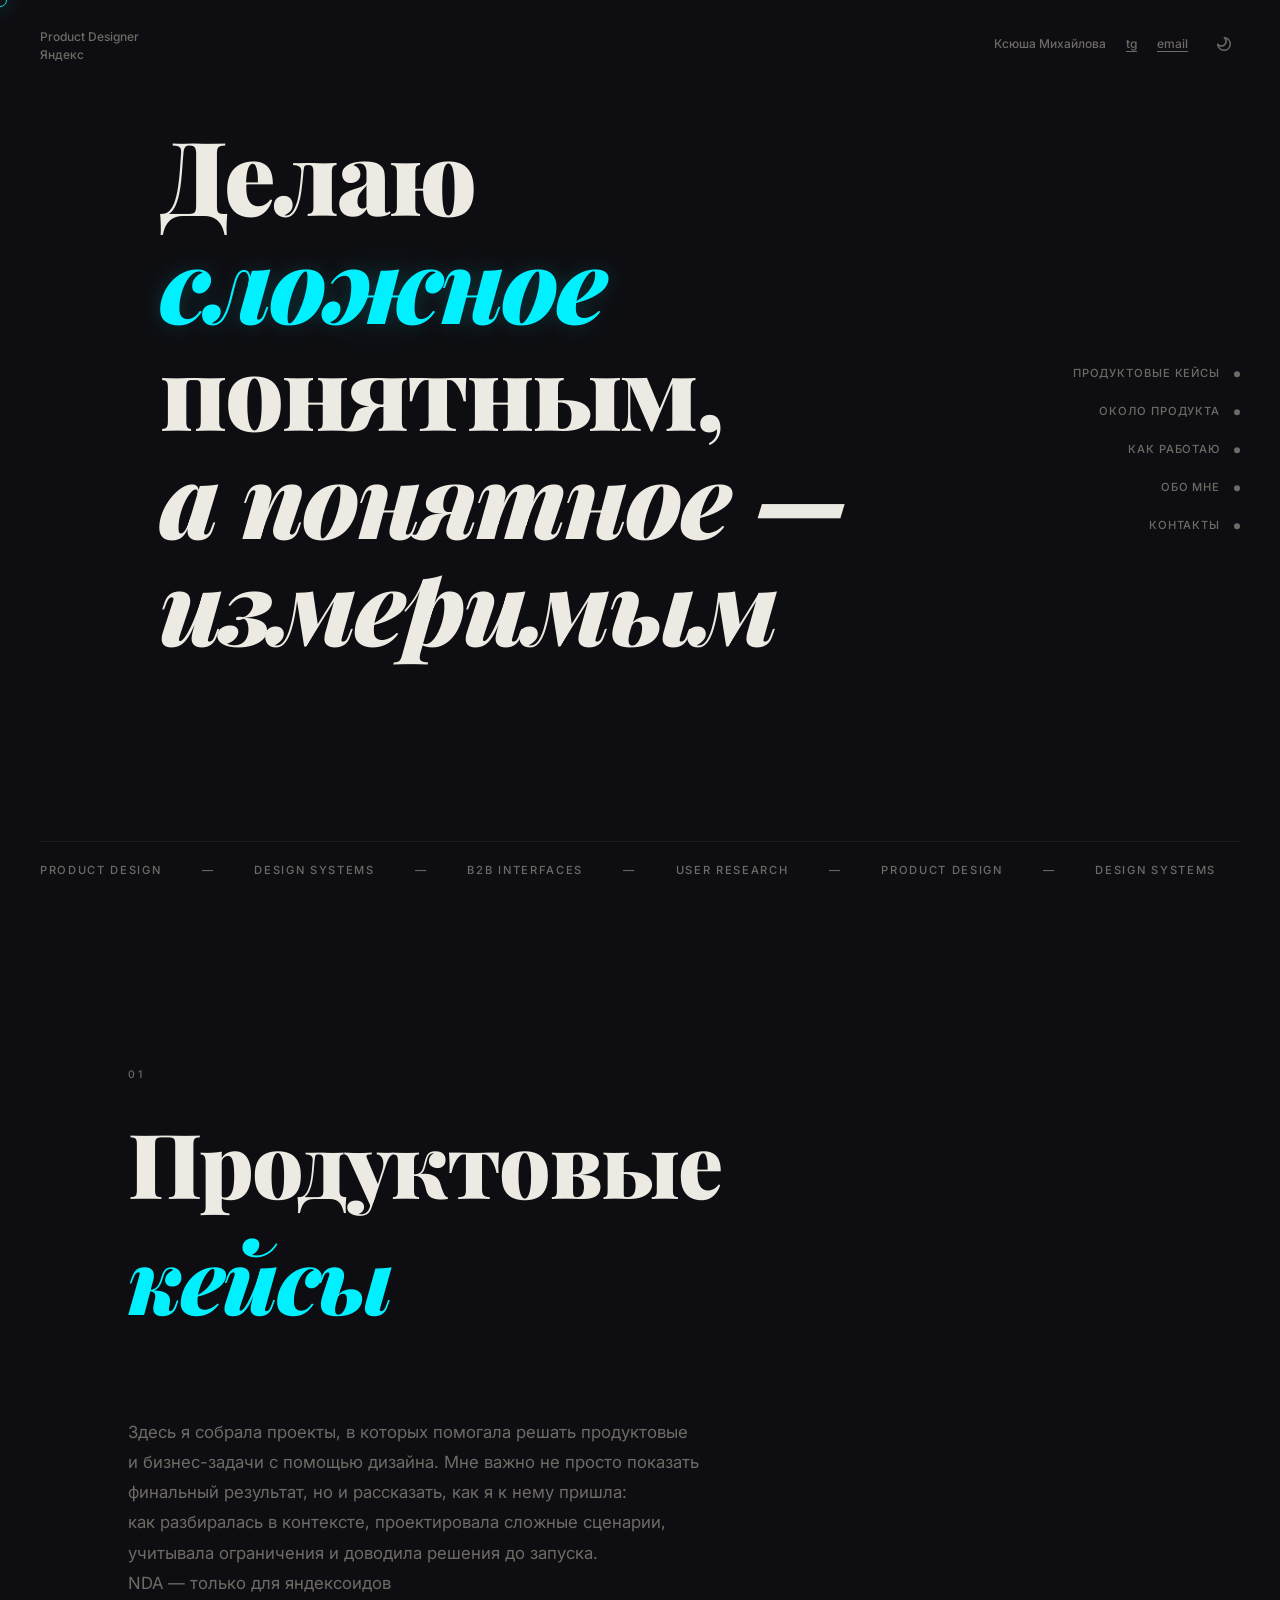
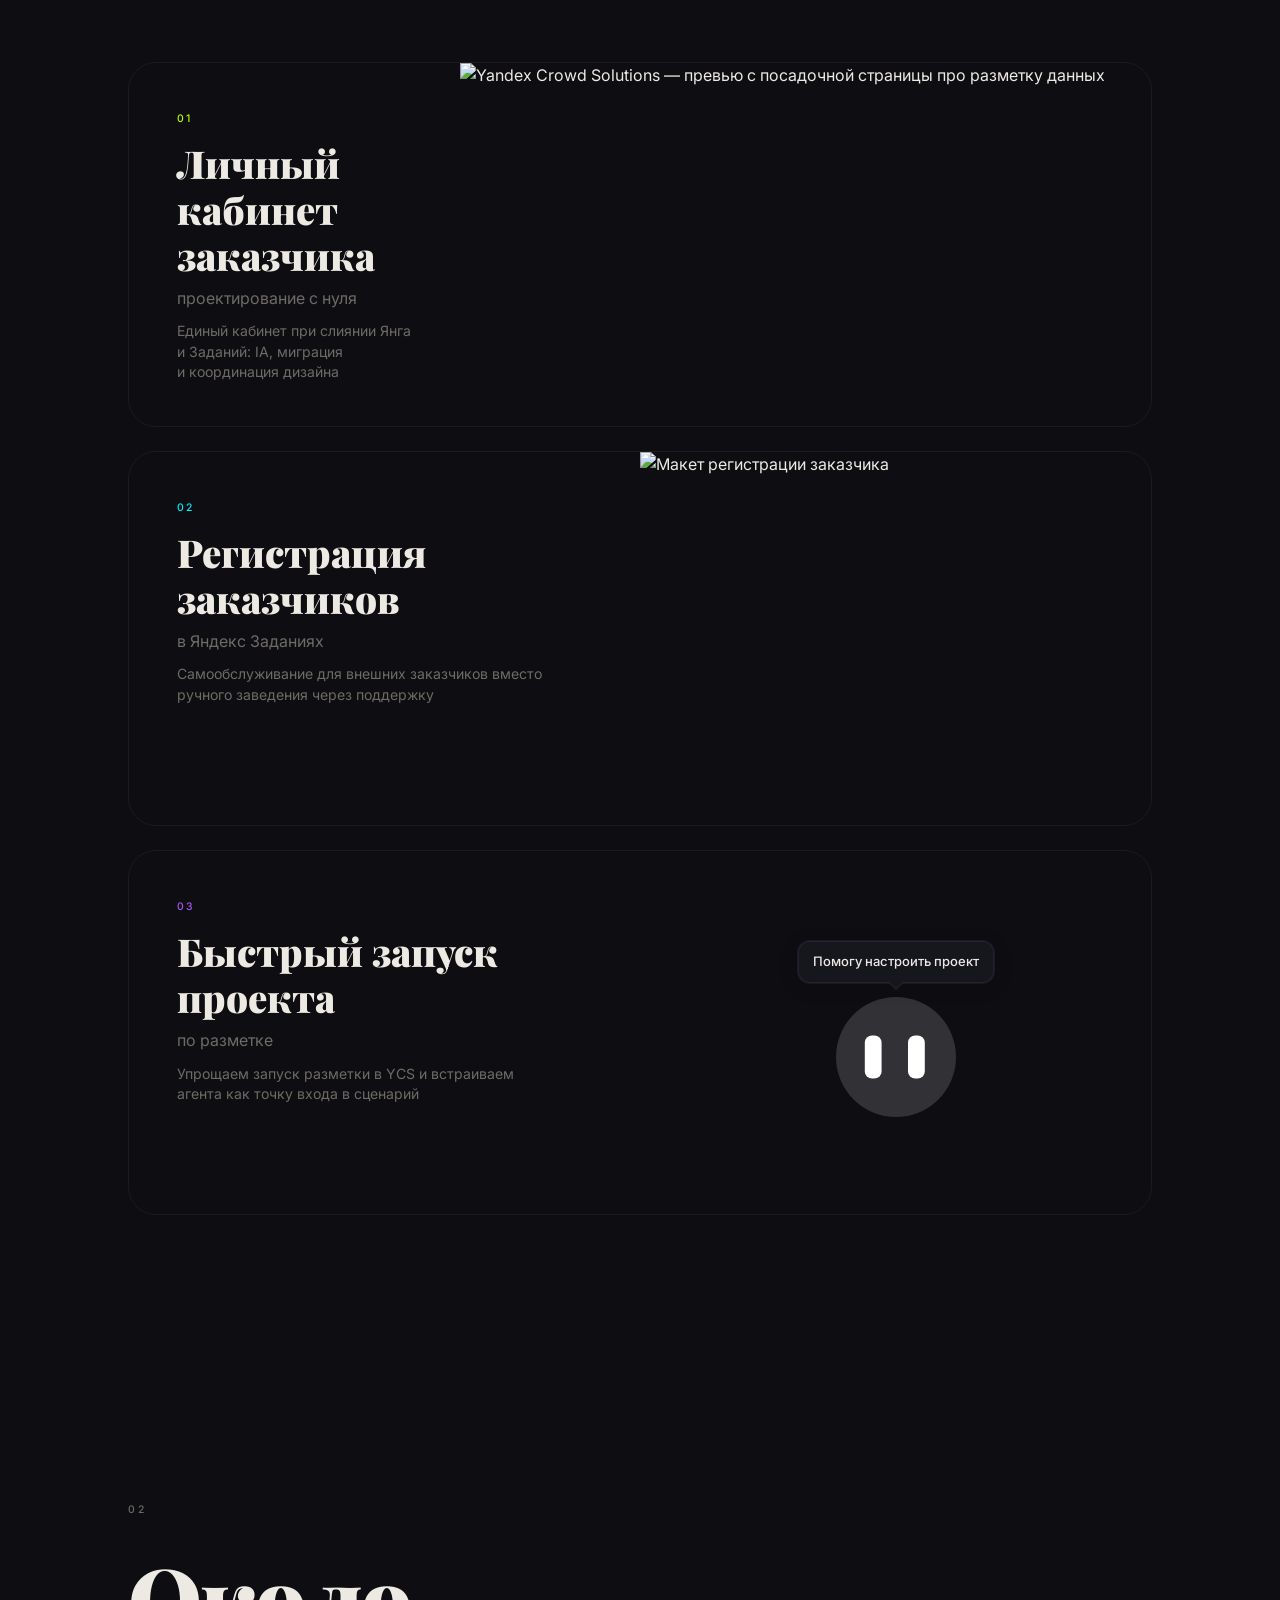
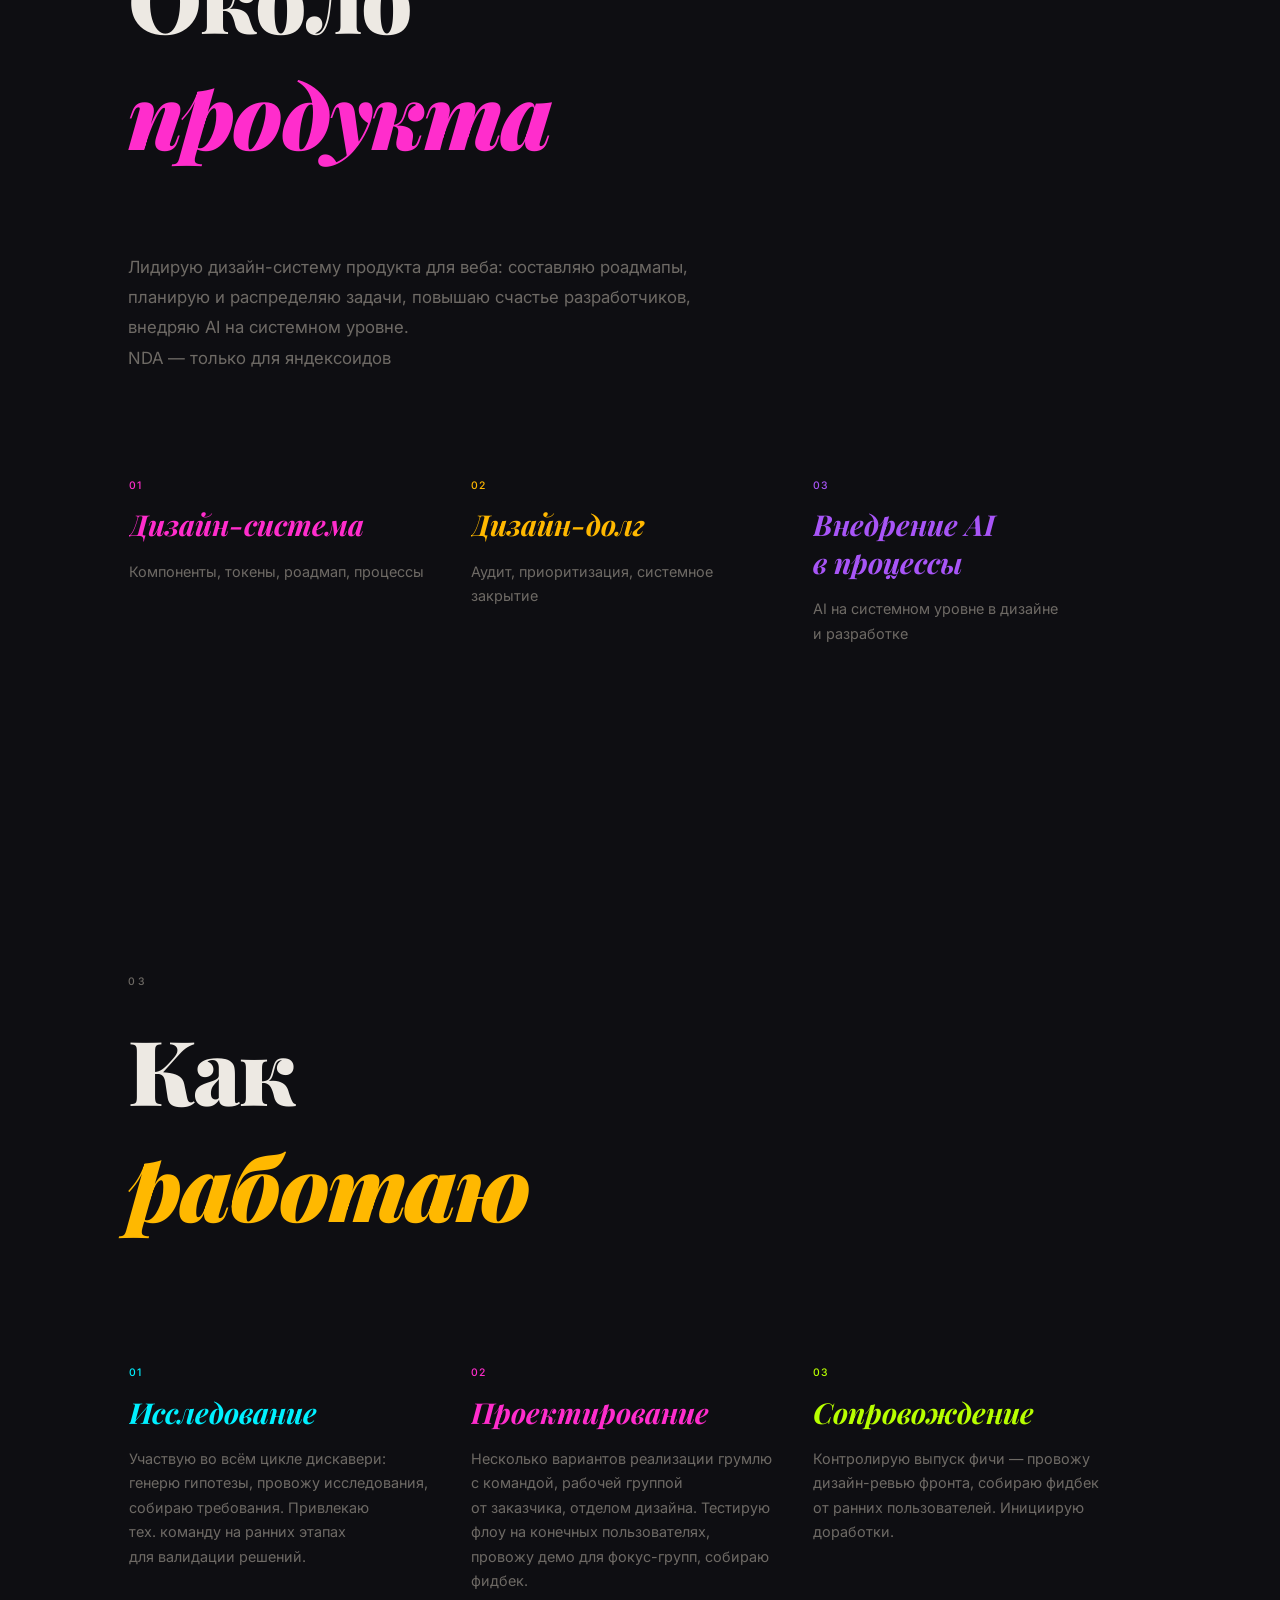
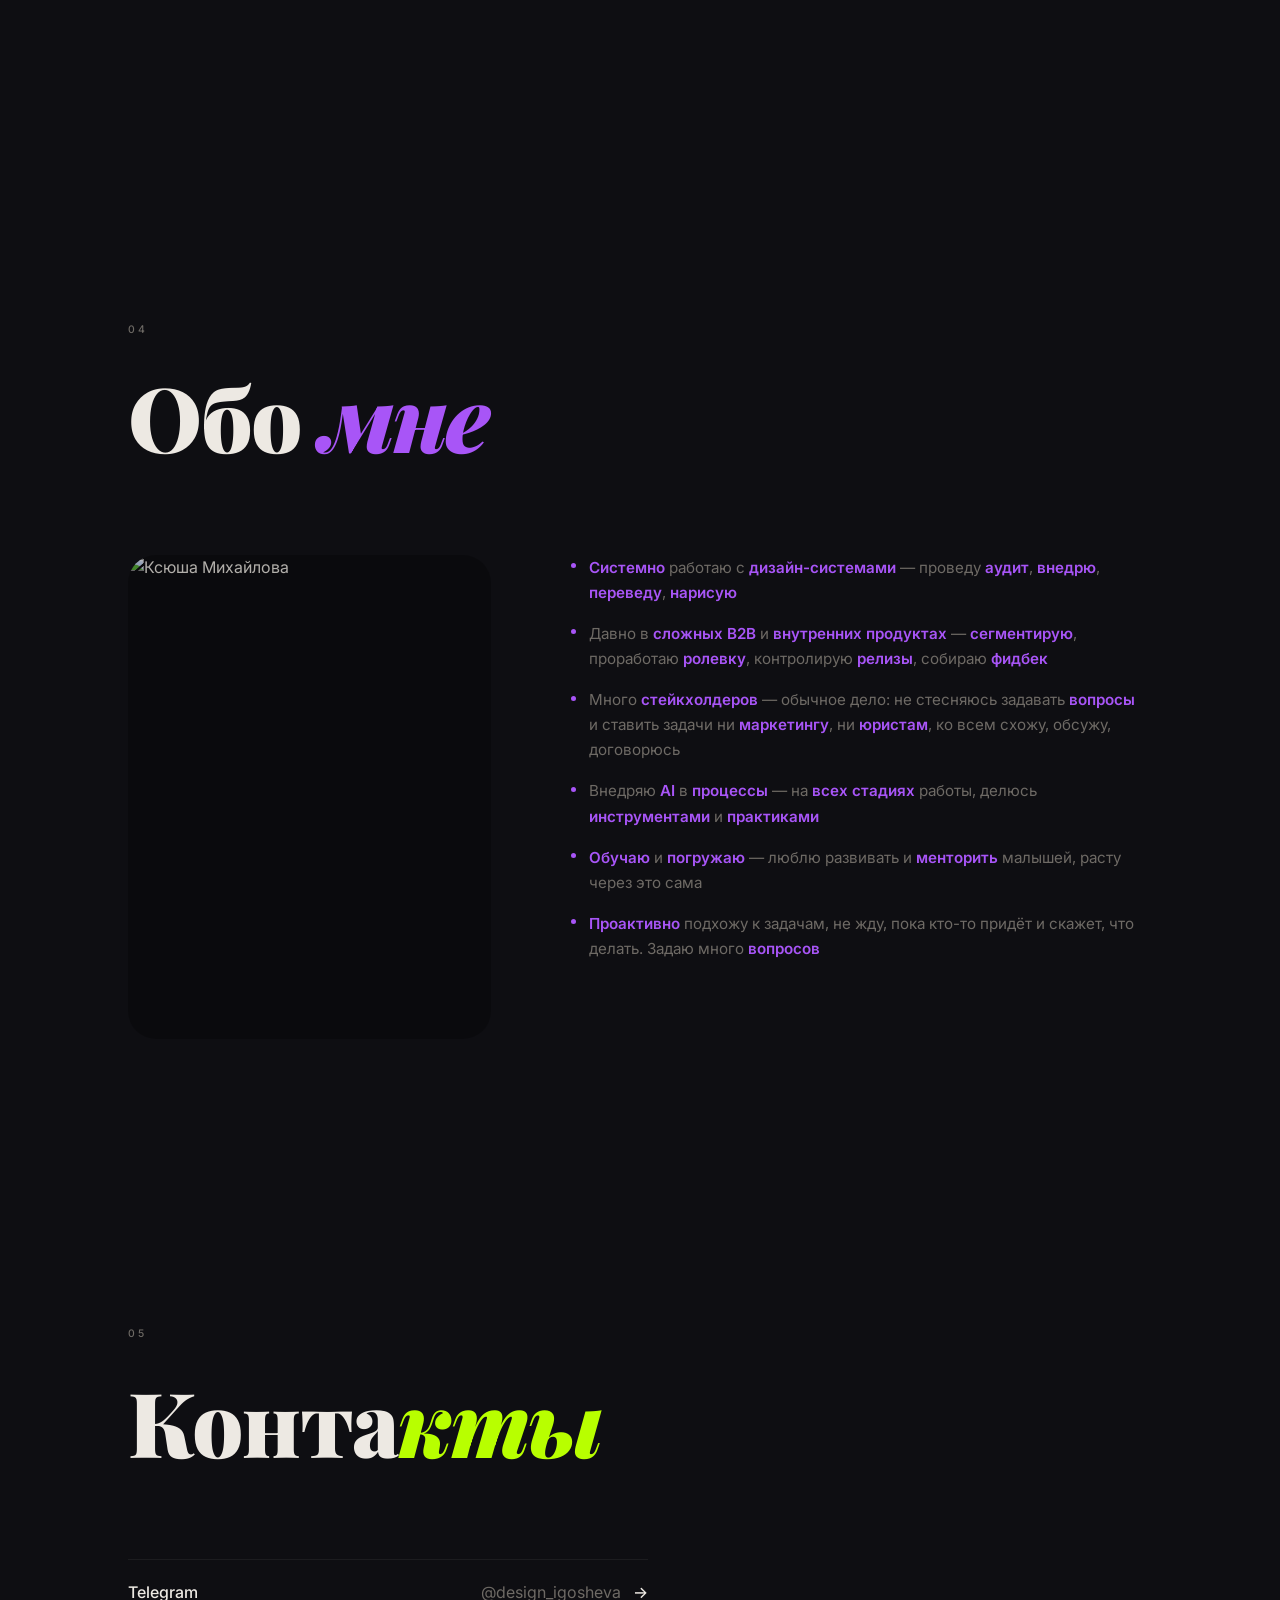
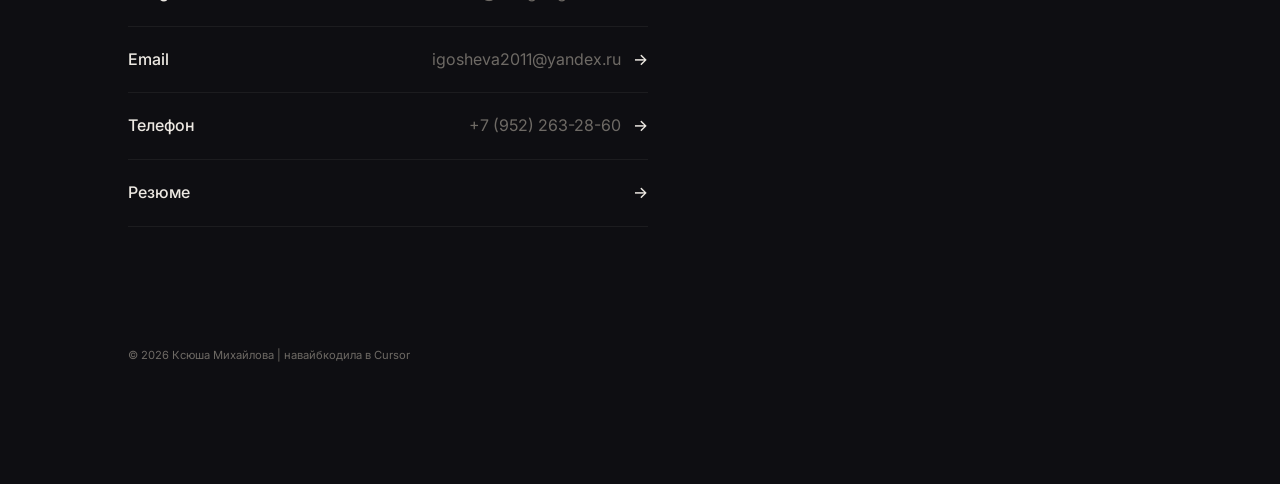
==== case-dashboard.html @ 225c916d "content" ====
<!DOCTYPE html>
<html lang="ru">
<head>
  <meta charset="UTF-8">
  <meta name="viewport" content="width=device-width, initial-scale=1.0">
  <script>
    (function () {
      try {
        if (localStorage.getItem('portfolio-nda-unlock') !== '1') {
          location.replace('index.html?view=portfolio');
        }
      } catch (e) {}
    })();
  </script>
  <title>Личный кабинет заказчика — Ксюша Михайлова</title>
  <link rel="stylesheet" href="style.css">
  <link rel="preconnect" href="https://fonts.googleapis.com">
  <link rel="preconnect" href="https://fonts.gstatic.com" crossorigin>
  <link href="https://fonts.googleapis.com/css2?family=Inter:wght@400;500&family=Playfair+Display:ital,wght@0,900;1,700;1,900&display=swap" rel="stylesheet">
</head>
<body>

  <div class="cursor" aria-hidden="true"></div>

  <div class="frame-tr">
    <span class="frame-tr__name">Ксюша Михайлова</span>
    <a href="https://t.me/" class="frame-tr__link">tg</a>
    <a href="mailto:hello@example.com" class="frame-tr__link">email</a>
    <button class="theme-toggle" aria-label="Сменить тему">
      <svg class="theme-toggle__icon theme-toggle__moon" xmlns="http://www.w3.org/2000/svg" width="16" height="16" fill="none" viewBox="0 0 16 16"><path fill="currentColor" fill-rule="evenodd" d="M8 13.5a5.5 5.5 0 0 0 2.263-10.514 5.5 5.5 0 0 1-7.278 7.278A5.5 5.5 0 0 0 8 13.5M1.045 8.795a7.001 7.001 0 1 0 7.75-7.75l-.028-.003A7 7 0 0 0 8 1c-.527 0-.59.842-.185 1.18a4 4 0 0 1 .342.322A4 4 0 1 1 2.18 7.814C1.842 7.41 1 7.474 1 8a7 7 0 0 0 .045.794" clip-rule="evenodd"/></svg>
      <svg class="theme-toggle__icon theme-toggle__sun" xmlns="http://www.w3.org/2000/svg" width="16" height="16" fill="none" viewBox="0 0 16 16"><path fill="currentColor" fill-rule="evenodd" d="M8 3a.75.75 0 0 1-.75-.75V.75a.75.75 0 0 1 1.5 0v1.5A.75.75 0 0 1 8 3m0 7.5a2.5 2.5 0 1 0 0-5 2.5 2.5 0 0 0 0 5M8 12a4 4 0 1 0 0-8 4 4 0 0 0 0 8m-.75 3.25a.75.75 0 0 0 1.5 0v-1.5a.75.75 0 0 0-1.5 0zM13 8a.75.75 0 0 1 .75-.75h1.5a.75.75 0 0 1 0 1.5h-1.5A.75.75 0 0 1 13 8M.75 7.25a.75.75 0 0 0 0 1.5h1.5a.75.75 0 0 0 0-1.5zm10.786-2.786a.75.75 0 0 1 0-1.06l1.06-1.06a.75.75 0 0 1 1.06 1.06l-1.06 1.06a.75.75 0 0 1-1.06 0m-9.193 8.132a.75.75 0 0 0 1.06 1.06l1.062-1.06a.75.75 0 0 0-1.061-1.06zm9.193-1.06a.75.75 0 0 1 1.06 0l1.06 1.06a.75.75 0 0 1-1.06 1.06l-1.06-1.06a.75.75 0 0 1 0-1.06M3.404 2.343a.75.75 0 0 0-1.06 1.06l1.06 1.061a.75.75 0 1 0 1.06-1.06z" clip-rule="evenodd"/></svg>
    </button>
  </div>

  <article class="case-page">

    <a href="index.html?view=portfolio" class="case-page__back">&larr; Назад к&nbsp;портфолио</a>

    <header class="case-page__hero">
      <span class="label" data-accent="lime">Кейс 01</span>
      <h1 class="case-page__title">Личный кабинет<br><em data-accent="lime">заказчика</em></h1>
      <p class="case-page__lead">Как&nbsp;мы&nbsp;шли к&nbsp;единому кабинету при объединении Янга и&nbsp;Заданий и&nbsp;куда пришли</p>
    </header>

    <div class="case-page__summary" data-accent="lime">
      <span class="case-page__summary-label">Коротко о&nbsp;кейсе</span>
      <p>
        Янг и&nbsp;Задания исторически жили как два продукта с&nbsp;разной юридикой, но&nbsp;с&nbsp;общей кодовой базой&nbsp;— команда шла к&nbsp;единому личному кабинету и&nbsp;копированию проектов между платформами.
      </p>
      <p>
        <strong>Моя роль&nbsp;— дизайнер продукта:</strong> концепция и&nbsp;информационная архитектура, согласование с&nbsp;несколькими продактами, затем координация витимов, дизайн-ревью и&nbsp;шаблоны компонентов.
      </p>
      <p>
        Хронология 2024–2026, миграция пользователей; после релиза&nbsp;— аудит и&nbsp;закрытие дизайн-долга.
      </p>
    </div>

    <figure class="case-page__figure">
      <img
        class="case-page__hero-img"
        src="портфолио/crowdsolutions-labeling-hero.png"
        width="1200"
        height="630"
        alt="Yandex Crowd Solutions — визуал с посадочной страницы про разметку данных"
        loading="eager"
        decoding="async"
      >
      <figcaption class="case-page__caption">
        Визуал с&nbsp;<a href="https://crowdsolutions.yandex.ru/labeling" target="_blank" rel="noopener noreferrer">страницы Yandex Crowd Solutions</a> (раздел про разметку)
      </figcaption>
    </figure>

    <h2>Зачем в&nbsp;кейсе личный кабинет</h2>
    <p>
      Личный кабинет&nbsp;— это упрощение флоу: одна точка входа в&nbsp;разметку заданий, общий список проектов, возможность быстро и&nbsp;просто копировать сущности между платформами.
    </p>

    <h2>Что было до</h2>

    <h3>Два продукта и&nbsp;одна кодовая база</h3>
    <p>
      Раньше было два продукта: Яндекс Задания и&nbsp;Янг. Внутри они ничем не&nbsp;отличались друг от&nbsp;друга, у&nbsp;них была одинаковая кодовая база, мы&nbsp;поддерживали одинаковые фичи для обоих продуктов. С&nbsp;точки зрения дизайна и&nbsp;кода это практически одинаковые продукты.
    </p>

    <h3>Юридика и&nbsp;типы исполнителей</h3>
    <p>
      Главное отличие&nbsp;— в&nbsp;юридической стороне вопроса: в&nbsp;Янге работают нанятые исполнители. Это исполнители на&nbsp;ГПХ, эксперты, заключившие с&nbsp;контрактором договор о&nbsp;неразглашении. Им&nbsp;мы&nbsp;доверяем сложную экспертную разметку, NDA-данные, чувствительный контент.
    </p>
    <p>
      В&nbsp;Яндекс Заданиях работают самозанятые исполнители. Они не&nbsp;подписывали (за&nbsp;некоторым исключением) никаких договоров, размечают простые задания.
    </p>
    <p>
      В&nbsp;Янге исполнителей меньше, каждый из&nbsp;них стоит дороже. В&nbsp;Заданиях много исполнителей, а&nbsp;стоимость ниже.
    </p>

    <h3>Перенос проектов между платформами</h3>
    <p>
      В&nbsp;теории, чтобы экономить деньги на&nbsp;разметке, можно перекидывать проекты попроще в&nbsp;Задания.
    </p>
    <p>
      Но&nbsp;так как это две независимые платформы, сделать это технически непросто&nbsp;— весь перенос только вручную, а&nbsp;у&nbsp;проектов много настроек.
    </p>
    <p>
      Поэтому на&nbsp;практике проекты чаще заводятся в&nbsp;Янге: это привычно и&nbsp;быстро, достаточно скопировать&nbsp;— и&nbsp;всё заведётся. Так устроено для людей, которым привычнее работать в&nbsp;одной платформе; заказчики в&nbsp;итоге теряют деньги на&nbsp;дорогой разметке там, где справились&nbsp;бы исполнители Заданий.
    </p>

    <h2>Идея объединения</h2>
    <p>
      Идея объединить платформы зрела давно.
    </p>

    <h3>Главный плюс объединения платформ</h3>
    <ul class="case-page__list">
      <li>Пользователь сможет копировать проекты между платформами (в&nbsp;целевом виде мы&nbsp;хотим отказаться от&nbsp;платформ и&nbsp;прийти к&nbsp;другой терминологии, но&nbsp;пока не&nbsp;позволяет легаси).</li>
    </ul>

    <h3>Попутно решаем и&nbsp;другие задачи</h3>
    <ul class="case-page__list">
      <li>ускорение запуска разметки;</li>
      <li>утилизация исполнителей за&nbsp;счёт шаринга между подразделениями;</li>
      <li>внедрение метрик прямо в&nbsp;продукт (сейчас ходят в&nbsp;DataLens);</li>
      <li>снижение затрат на&nbsp;поддержку;</li>
      <li>уменьшение техдолга и&nbsp;bus factor;</li>
      <li>внедрение ИИ и&nbsp;автоматизаций.</li>
    </ul>

    <h2>Моя роль</h2>
    <p>
      Я&nbsp;участвовала в&nbsp;самых ранних стратсессиях и&nbsp;брейнштормах, рисовала концепции, информационную архитектуру, планы миграции.
    </p>
    <p>
      С&nbsp;концепцией разной стадии зрелости мы&nbsp;с&nbsp;продактом ходили к&nbsp;конечным пользователям, кураторам, архитекторам, рабочей группе экспертов. В&nbsp;конце концов сформировали видение, утвердили стратегию и&nbsp;выбрали критичные флоу, которые переносим в&nbsp;первую очередь.
    </p>
    <p>
      Это были: запуск проекта, пула, обучение исполнителей, отрисовка создания инструкции и&nbsp;шаблона интерфейса для исполнителей.
    </p>
    <p>
      На&nbsp;этом этапе в&nbsp;проекте было уже 4&nbsp;продакта, каждый приходил ко&nbsp;мне с&nbsp;задачами, иногда противоречивыми. Моей главной задачей стало удержать целостность концепции под шквальным огнём из&nbsp;запросов, рисовать кучу макетов очень быстро и&nbsp;не&nbsp;просыпать по&nbsp;пути никакие идеи и&nbsp;состояния. Это был прям челлендж. Я&nbsp;инициировала встречи для поддержания контекста (мы&nbsp;проводим их до&nbsp;сих пор), постоянно отсылала к&nbsp;информационной архитектуре, наглядно на&nbsp;схемах и&nbsp;макетах показывала, почему два решения не&nbsp;могут существовать одновременно.
    </p>
    <p>
      Но&nbsp;мы&nbsp;смогли проработать много нюансов, продакты защитили концепцию, и&nbsp;в&nbsp;новое полугодие пошли уже не&nbsp;одной командой, а&nbsp;тремя витимами, в&nbsp;каждом из&nbsp;которых был дизайнер.
    </p>
    <p>
      С&nbsp;этого времени моей задачей стало не&nbsp;только самой рисовать и&nbsp;не&nbsp;просыпать, но&nbsp;и&nbsp;координировать ребят, погружать их в&nbsp;особенности и&nbsp;нюансы. Я&nbsp;проводила много дизайн-ревью, следила за&nbsp;консистентностью, вникала во&nbsp;все процессы всех команд, создала шаблоны для большинства компонентов.
    </p>

    <h3>Хронология</h3>
    <ul class="case-page__list">
      <li>2024, Q3–Q4&nbsp;— начало работы над концепцией;</li>
      <li>2025&nbsp;— разделение команды продукта на&nbsp;витимы, детальная проработка, начало миграции;</li>
      <li>2026&nbsp;— внедряем новые фичи в&nbsp;ЛК; Янг и&nbsp;Задания остаются только на&nbsp;поддержке (не&nbsp;разрабатываем новое для них).</li>
    </ul>

    <h3>Цифры</h3>
    <ul class="case-page__list">
      <li>35 исследовательских сессий самостоятельно или в&nbsp;паре с&nbsp;продактом на&nbsp;этапе формирования концепции;</li>
      <li>5 основных и&nbsp;больше 20 дополнительных флоу проработали для миграции;</li>
      <li>10 изменений претерпела концепция, а&nbsp;потом я&nbsp;перестала считать. «Я всё перепридумала»&nbsp;— была моей фразой полугодия, у&nbsp;нас даже есть что-то вроде командного мема на&nbsp;эту тему (мы&nbsp;смеёмся над ним, скрывая боль).</li>
    </ul>

    <p>
      Работа над личным кабинетом ещё идёт и&nbsp;будет продолжаться ещё долго. Сейчас мы&nbsp;мигрировали первых пользователей, собираем фидбек.
    </p>
    <p>
      Техкоманда очень торопилась выпустить релиз, поэтому мы&nbsp;договорились, что не&nbsp;будем сильно придираться к&nbsp;визуалу, не&nbsp;будем требовать пиксель-перфект. Это было ошибкой и&nbsp;породило кучу дизайн-долга. В&nbsp;начале 2026 года я&nbsp;провела полный аудит продукта и&nbsp;выявила порядка 50&nbsp;моментов, которые требовали изменений; завела на&nbsp;это тикет с&nbsp;дизайн-долгом и&nbsp;продвигаю, чтобы его разбирали. Получилось закрыть уже больше половины.
    </p>
    <p>
      Так как я&nbsp;стояла у&nbsp;самых истоков работы над ЛК, я&nbsp;воспринимаю его как своё детище. Мы&nbsp;вместе росли и&nbsp;менялись, прошли несколько стадий зрелости.
    </p>

    <div class="case-page__resources" data-accent="lime">
      <span class="case-page__resources-label">Макеты</span>
      <ul class="case-page__resources-list">
        <li>
          <a href="https://www.figma.com/design/cXRtzdyAUfiA9mCcCEPv8t/%D0%9F%D1%80%D0%BE%D0%B5%D0%BA%D1%82%D1%8B-%D0%B8-%D0%BF%D1%83%D0%BB%D1%8B?node-id=16206-245464&amp;t=BXLyjK4xxWo1tTR3-1" target="_blank" rel="noopener noreferrer">Figma&nbsp;— «Проекты и пулы»</a>
        </li>
        <li>
          <a href="https://www.figma.com/design/phLlXdm2O67LhIXoFTuSxG/%D0%A6%D0%B5%D0%BD%D1%82%D1%80-%D1%83%D0%BF%D1%80%D0%B0%D0%B2%D0%BB%D0%B5%D0%BD%D0%B8%D1%8F?node-id=647-94758&amp;t=V12UuydJeAE0zmRX-1" target="_blank" rel="noopener noreferrer">Figma&nbsp;— «Центр управления»</a>
        </li>
      </ul>
    </div>

    <a href="index.html?view=portfolio" class="case-page__back case-page__back--bottom">&larr; Назад к&nbsp;портфолио</a>

  </article>

  <script src="script.js"></script>
</body>
</html>
---- style.css ----
/* ========================================
   Ксюша Михайлова — Portfolio v5
   Unified cards, data-accent, clean
   ======================================== */

:root {
  --bg: #0e0e12;
  --surface: #16161d;
  --text: #ede9e3;
  --muted: #6e6a65;
  --border: rgba(255, 255, 255, 0.06);
  --border-hover: rgba(255, 255, 255, 0.15);

  --neon-cyan: #00f0ff;
  --neon-magenta: #ff2dcc;
  --neon-lime: #b8ff00;
  --neon-amber: #ffb800;
  --neon-violet: #a855f7;

  --glow-cyan: 0 0 20px rgba(0, 240, 255, 0.3), 0 0 60px rgba(0, 240, 255, 0.1);
  --glow-magenta: 0 0 20px rgba(255, 45, 204, 0.3), 0 0 60px rgba(255, 45, 204, 0.1);
  --glow-lime: 0 0 20px rgba(184, 255, 0, 0.3), 0 0 60px rgba(184, 255, 0, 0.1);
  --glow-amber: 0 0 20px rgba(255, 184, 0, 0.3), 0 0 60px rgba(255, 184, 0, 0.1);
  --glow-violet: 0 0 20px rgba(168, 85, 247, 0.3), 0 0 60px rgba(168, 85, 247, 0.1);

  --serif: 'Playfair Display', 'Georgia', serif;
  --sans: 'Inter', -apple-system, sans-serif;
}

/* ---- Light theme ---- */
[data-theme="light"] {
  --bg: #f5f2ed;
  --surface: #eae6e0;
  --text: #1a1a1f;
  --muted: #7a766f;
  --border: rgba(0, 0, 0, 0.08);
  --border-hover: rgba(0, 0, 0, 0.15);

  --neon-cyan: #00b4cc;
  --neon-magenta: #e0009b;
  --neon-lime: #5ba800;
  --neon-amber: #d49000;
  --neon-violet: #7c3aed;

  --glow-cyan: 0 0 20px rgba(0, 180, 204, 0.35), 0 0 50px rgba(0, 180, 204, 0.12);
  --glow-magenta: 0 0 20px rgba(224, 0, 155, 0.35), 0 0 50px rgba(224, 0, 155, 0.12);
  --glow-lime: 0 0 20px rgba(91, 168, 0, 0.35), 0 0 50px rgba(91, 168, 0, 0.12);
  --glow-amber: 0 0 20px rgba(212, 144, 0, 0.35), 0 0 50px rgba(212, 144, 0, 0.12);
  --glow-violet: 0 0 20px rgba(124, 58, 237, 0.35), 0 0 50px rgba(124, 58, 237, 0.12);
}

/* ---- Accent mapping ---- */
[data-accent="cyan"]    { --accent: var(--neon-cyan);    --glow: var(--glow-cyan); }
[data-accent="magenta"] { --accent: var(--neon-magenta); --glow: var(--glow-magenta); }
[data-accent="lime"]    { --accent: var(--neon-lime);    --glow: var(--glow-lime); }
[data-accent="amber"]   { --accent: var(--neon-amber);   --glow: var(--glow-amber); }
[data-accent="violet"]  { --accent: var(--neon-violet);  --glow: var(--glow-violet); }

/* ========================================
   Reset & Base
   ======================================== */

*, *::before, *::after { margin: 0; padding: 0; box-sizing: border-box; }
::selection { background: var(--neon-magenta); color: var(--bg); }
html { scroll-behavior: smooth; }

body {
  font-family: var(--sans);
  background: var(--bg);
  color: var(--text);
  line-height: 1.6;
  overflow-x: hidden;
  cursor: none;
  transition: background 0.4s, color 0.4s;
}

a { color: inherit; text-decoration: none; cursor: none; }

/* ========================================
   Cursor
   ======================================== */

.cursor {
  position: fixed;
  top: 0;
  left: 0;
  width: 14px;
  height: 14px;
  border: 1.5px solid var(--neon-cyan);
  border-radius: 50%;
  pointer-events: none;
  z-index: 9999;
  mix-blend-mode: difference;
  transition: width 0.25s, height 0.25s, border-color 0.25s;
  box-shadow: var(--glow-cyan);
  will-change: transform;
}

.cursor--hover {
  width: 44px;
  height: 44px;
  border-color: var(--neon-magenta);
  box-shadow: var(--glow-magenta);
}

/* ========================================
   Screens
   ======================================== */

.screen {
  min-height: 100vh;
}

.screen[hidden] {
  display: none;
}

/* ---- Splash ---- */
.splash {
  display: flex;
  align-items: center;
  justify-content: center;
  padding: 40px;
}

.splash__content {
  text-align: center;
}

.splash__name {
  font-family: var(--serif);
  font-size: clamp(3rem, 7vw, 6rem);
  font-weight: 900;
  line-height: 1.2;
  margin-bottom: 12px;
  opacity: 0;
  animation: fadeUp 0.8s ease 0.1s forwards;
}

.splash__role {
  font-size: 1rem;
  font-weight: 500;
  color: var(--muted);
  letter-spacing: 0.1em;
  text-transform: uppercase;
  margin-bottom: 24px;
  opacity: 0;
  animation: fadeUp 0.8s ease 0.25s forwards;
}

.splash__desc {
  font-size: 1rem;
  color: var(--muted);
  line-height: 1.7;
  max-width: 420px;
  margin: 0 auto 40px;
  opacity: 0;
  animation: fadeUp 0.8s ease 0.3s forwards;
}

.splash__buttons {
  display: flex;
  gap: 16px;
  justify-content: center;
  flex-wrap: wrap;
  opacity: 0;
  animation: fadeUp 0.8s ease 0.45s forwards;
}

.splash__btn {
  font-family: var(--sans);
  font-size: 0.9rem;
  font-weight: 500;
  padding: 16px 36px;
  border: 1px solid var(--border-hover);
  border-radius: 100px;
  background: transparent;
  color: var(--text);
  cursor: none;
  transition: border-color 0.3s, box-shadow 0.3s, color 0.3s;
}

.splash__btn:hover {
  border-color: var(--accent);
  color: var(--accent);
  box-shadow: var(--glow);
}

.splash__btn-wrap {
  display: flex;
  flex-direction: column;
  align-items: center;
  gap: 10px;
}

.splash__hint {
  font-size: 0.75rem;
  color: var(--muted);
  opacity: 0;
  transition: opacity 0.3s;
}

.splash__btn-wrap:hover .splash__hint {
  opacity: 1;
}

/* Splash fade-out */
.splash--leaving {
  animation: fadeOut 0.5s ease forwards;
}

/* ---- Password screen ---- */
.password-screen {
  display: flex;
  align-items: center;
  justify-content: center;
  padding: 40px;
}

.password-screen[hidden] {
  display: none;
}

.password-screen__content {
  text-align: center;
  max-width: 440px;
  width: 100%;
  opacity: 0;
  animation: fadeUp 0.6s ease 0.1s forwards;
}

.password-screen__title {
  font-family: var(--serif);
  font-size: clamp(1.8rem, 4vw, 3rem);
  font-weight: 900;
  line-height: 1.3;
  margin-bottom: 12px;
}

.password-screen__sub {
  font-size: 0.95rem;
  color: var(--muted);
  margin-bottom: 40px;
  line-height: 1.6;
}

.password-screen__field {
  display: flex;
  gap: 8px;
  margin-bottom: 20px;
}

.password-screen__input {
  flex: 1;
  font-family: var(--sans);
  font-size: 1rem;
  padding: 14px 20px;
  border: 1px solid var(--border-hover);
  border-radius: 100px;
  background: transparent;
  color: var(--text);
  outline: none;
  transition: border-color 0.3s, box-shadow 0.3s;
}

.password-screen__input:focus {
  border-color: var(--neon-cyan);
  box-shadow: var(--glow-cyan);
}

.password-screen__input--error {
  border-color: var(--neon-magenta) !important;
  box-shadow: var(--glow-magenta) !important;
  animation: shake 0.4s ease;
}

.password-screen__submit {
  width: 48px;
  height: 48px;
  border: 1px solid var(--border-hover);
  border-radius: 50%;
  background: transparent;
  color: var(--text);
  font-size: 1.1rem;
  cursor: none;
  transition: border-color 0.3s, color 0.3s;
  flex-shrink: 0;
}

.password-screen__submit:hover {
  border-color: var(--neon-cyan);
  color: var(--neon-cyan);
}

.password-screen__error {
  font-size: 0.85rem;
  color: var(--neon-magenta);
  line-height: 1.6;
}

.password-screen__error a {
  color: var(--neon-cyan);
  text-decoration: underline;
  text-underline-offset: 3px;
}

/* Password screen fade-out */
.password-screen--leaving {
  animation: fadeOut 0.5s ease forwards;
}

/* ---- Portfolio screen ---- */
.portfolio {
  position: relative;
}

.portfolio[hidden] {
  display: none;
}

/* Name in header — starts invisible, animates in */
#header-name {
  font-size: 0.75rem;
  font-weight: 500;
  color: var(--muted);
}

#header-name[hidden] {
  display: none;
}

/* NDA notes — hideable */
.nda-note {
  /* visible by default */
}

/* Yandex mode: hide NDA notes, show NDA CTAs */
body.yandex-mode .nda-note { display: none; }
body.yandex-mode .case-card__cta--public { display: none !important; }
body.yandex-mode .card__arrow--public { display: none !important; }

/* Public mode (default): hide NDA CTAs, show public */
.case-card__cta--nda { display: none; }
.card__arrow--nda { display: none; }
.case-card__cta--public { display: block; }
.card__arrow--public { display: block; }

body.yandex-mode .case-card__cta--nda { display: block; }
body.yandex-mode .card__arrow--nda { display: block; }

@keyframes fadeUp {
  from { opacity: 0; transform: translateY(20px); }
  to { opacity: 1; transform: translateY(0); }
}

@keyframes fadeOut {
  to { opacity: 0; transform: translateY(-20px); }
}

@keyframes shake {
  0%, 100% { transform: translateX(0); }
  20% { transform: translateX(-8px); }
  40% { transform: translateX(8px); }
  60% { transform: translateX(-6px); }
  80% { transform: translateX(6px); }
}

/* ========================================
   Frame (persistent UI)
   ======================================== */

.frame-tl {
  position: fixed;
  top: 28px;
  left: 40px;
  font-size: 0.75rem;
  font-weight: 500;
  color: var(--muted);
  line-height: 1.5;
  z-index: 90;
}

.frame-tr {
  position: fixed;
  top: 28px;
  right: 40px;
  display: flex;
  align-items: center;
  gap: 20px;
  z-index: 90;
}

.frame-tr__name {
  font-size: 0.75rem;
  font-weight: 500;
  color: var(--muted);
  transition: color 0.3s;
}

.frame-tr__name:hover { color: var(--neon-cyan); }

.frame-tr__link {
  font-size: 0.75rem;
  font-weight: 500;
  color: var(--muted);
  text-decoration: underline;
  text-underline-offset: 3px;
  transition: color 0.2s;
}

.frame-tr__link:hover { color: var(--neon-cyan); }

/* Theme toggle */
.theme-toggle {
  width: 32px;
  height: 32px;
  border: none;
  background: transparent;
  cursor: none;
  display: flex;
  align-items: center;
  justify-content: center;
  color: var(--muted);
  transition: color 0.3s;
}

.theme-toggle:hover { color: var(--neon-cyan); }

.theme-toggle__icon { width: 16px; height: 16px; }

/* Dark: show moon, hide sun */
.theme-toggle__sun { display: none; }
.theme-toggle__moon { display: block; }

[data-theme="light"] .theme-toggle__sun { display: block; }
[data-theme="light"] .theme-toggle__moon { display: none; }

/* ========================================
   Side Navigation
   ======================================== */

.side-nav {
  position: fixed;
  right: 40px;
  top: 50%;
  transform: translateY(-50%);
  z-index: 90;
  display: flex;
  flex-direction: column;
  align-items: flex-end;
  gap: 20px;
}

.side-nav__link {
  font-size: 0.7rem;
  font-weight: 500;
  letter-spacing: 0.08em;
  text-transform: uppercase;
  color: var(--muted);
  position: relative;
  padding-right: 20px;
  transition: color 0.3s;
}

.side-nav__link::after {
  content: '';
  position: absolute;
  right: 0;
  top: 50%;
  width: 6px;
  height: 6px;
  border-radius: 50%;
  background: var(--muted);
  transform: translateY(-50%);
  transition: background 0.3s, box-shadow 0.3s, width 0.3s, height 0.3s;
}

.side-nav__link:hover,
.side-nav__link.active { color: var(--neon-cyan); }

.side-nav__link.active::after {
  background: var(--neon-cyan);
  box-shadow: var(--glow-cyan);
  width: 8px;
  height: 8px;
}

.side-nav__link:hover::after { background: var(--neon-cyan); }

/* ========================================
   Shared: Label
   ======================================== */

.label {
  display: inline-block;
  font-size: 0.65rem;
  font-weight: 500;
  letter-spacing: 0.25em;
  text-transform: uppercase;
  color: var(--muted);
  margin-bottom: 20px;
}

/* ========================================
   HERO
   ======================================== */

.hero {
  min-height: 100vh;
  display: flex;
  flex-direction: column;
  justify-content: center;
  padding: 120px 40px 0;
}

.hero__content {
  max-width: 1100px;
  margin-left: 10%;
}

.hero__title { display: flex; flex-direction: column; }

.hero__line {
  font-family: var(--serif);
  font-weight: 900;
  font-size: clamp(3.2rem, 8vw, 8rem);
  line-height: 1.05;
  letter-spacing: -0.02em;
  opacity: 0;
  transform: translateY(60px);
  animation: revealLine 0.9s cubic-bezier(0.23, 1, 0.32, 1) forwards;
}

.hero__line:nth-child(1) { animation-delay: 0.1s; }
.hero__line:nth-child(2) { animation-delay: 0.2s; }
.hero__line:nth-child(3) { animation-delay: 0.3s; }
.hero__line:nth-child(4) { animation-delay: 0.4s; }

.hero__line--italic { font-style: italic; }

.hero__line--glow {
  color: var(--neon-cyan);
  text-shadow: 0 0 20px rgba(0, 240, 255, 0.15), 0 0 60px rgba(0, 240, 255, 0.06);
}

.hero__marquee {
  margin-top: auto;
  border-top: 1px solid var(--border);
  padding: 20px 0;
  overflow: hidden;
  display: flex;
}

.marquee__track {
  display: flex;
  gap: 40px;
  padding-right: 40px;
  white-space: nowrap;
  flex-shrink: 0;
  animation: marquee 20s linear infinite;
  font-size: 0.7rem;
  font-weight: 500;
  letter-spacing: 0.15em;
  text-transform: uppercase;
  color: var(--muted);
}

/* ========================================
   Section (shared)
   ======================================== */

.section {
  padding: 160px 40px 120px;
  padding-left: max(40px, 10%);
  padding-right: max(40px, 10%);
  position: relative;
}

.section__head { margin-bottom: 80px; overflow: visible; }

.section__title {
  font-family: var(--serif);
  font-size: clamp(3rem, 7vw, 7rem);
  font-weight: 900;
  line-height: 1.3;
  letter-spacing: -0.02em;
}

.section__title em {
  font-style: italic;
  color: var(--accent);
}

.section__head {
  width: 100%;
  box-sizing: border-box;
}

.section__desc {
  font-size: 1.05rem;
  line-height: 1.8;
  color: var(--muted);
  max-width: 600px;
  margin-bottom: 64px;
  margin-left: 0;
  padding-left: 0;
  padding-right: 0;
  box-sizing: border-box;
}

/* ========================================
   CASE CARD — spotlight glow
   ======================================== */

.cases__list {
  display: flex;
  flex-direction: column;
  gap: 24px;
}

.case-card {
  position: relative;
  display: grid;
  grid-template-columns: 1fr 1fr;
  gap: 0;
  padding: 0;
  border: 1px solid var(--border);
  border-radius: 28px;
  overflow: hidden;
  transition: border-color 0.5s ease, box-shadow 0.5s ease;
  cursor: none;
}

.case-card:hover {
  border-color: color-mix(in srgb, var(--accent) 40%, transparent);
  box-shadow: 0 0 30px color-mix(in srgb, var(--accent) 10%, transparent);
}

/* Spotlight glow that follows cursor */
.case-card__glow {
  position: absolute;
  inset: 0;
  opacity: 0;
  transition: opacity 0.4s;
  pointer-events: none;
  background: radial-gradient(
    400px circle at var(--mouse-x, 50%) var(--mouse-y, 50%),
    color-mix(in srgb, var(--accent) 12%, transparent),
    transparent 70%
  );
}

.case-card:hover .case-card__glow {
  opacity: 1;
}

.case-card__content {
  position: relative;
  z-index: 1;
  display: flex;
  flex-direction: column;
  padding: 48px;
}

.case-card__title {
  font-family: var(--serif);
  font-size: clamp(1.8rem, 3vw, 2.8rem);
  font-weight: 900;
  line-height: 1.2;
  margin-bottom: 8px;
  transition: color 0.3s;
}

.case-card:hover .case-card__title {
  color: var(--accent);
}

.case-card__sub {
  font-size: 1rem;
  color: var(--muted);
  margin-bottom: 10px;
}

.case-card__summary {
  font-size: 0.88rem;
  line-height: 1.45;
  color: var(--muted);
  margin: 0 0 16px 0;
  max-width: 42ch;
}

.case-card__cta {
  font-size: 0.85rem;
  font-weight: 500;
  color: var(--accent);
  margin-top: auto;
  padding-top: 24px;
  opacity: 0;
  transform: translateY(6px);
  transition: opacity 0.3s, transform 0.3s;
}

.case-card:hover .case-card__cta {
  opacity: 1;
  transform: translateY(0);
}

.case-card__preview {
  position: relative;
  z-index: 1;
  display: flex;
  align-items: stretch;
}

.case-card__preview .mockup-placeholder {
  width: 100%;
  aspect-ratio: auto;
  border-radius: 0;
}

/* Robot inside card preview */
.case-card__preview--robot {
  display: flex;
  flex-direction: column;
  align-items: center;
  justify-content: center;
  gap: 14px;
  min-height: 200px;
}

/* Интро-бабл (как в прототипе YCS, см. CopilotRobotEmbed/copilot-robot-prototype-layout.css) */
.case-card__preview--robot .copilot-intro-bubble--card {
  position: relative;
  max-width: min(220px, 100%);
  padding: 10px 14px 12px;
  border-radius: 12px;
  background: var(--surface);
  border: 1px solid var(--border);
  box-shadow:
    0 4px 20px rgba(0, 0, 0, 0.12),
    0 0 0 1px rgba(168, 85, 247, 0.12);
  z-index: 2;
}

[data-theme="light"] .case-card__preview--robot .copilot-intro-bubble--card {
  box-shadow:
    0 4px 20px rgba(0, 0, 0, 0.06),
    0 0 0 1px rgba(124, 58, 237, 0.1);
}

.case-card__preview--robot .copilot-intro-bubble-text {
  display: block;
  font-size: 13px;
  font-weight: 500;
  line-height: 1.4;
  color: var(--text);
  text-align: center;
}

/* Хвостик к кнопке-роботу */
.case-card__preview--robot .copilot-intro-bubble--card::after {
  content: '';
  position: absolute;
  left: 50%;
  bottom: -6px;
  width: 10px;
  height: 10px;
  margin-left: -5px;
  background: var(--surface);
  border-right: 1px solid var(--border);
  border-bottom: 1px solid var(--border);
  transform: rotate(45deg);
}

.case-card__preview--robot .copilot-robot-root {
  position: static;
}

.case-card__preview--robot .copilot-trigger {
  position: static !important;
  width: 120px !important;
  height: 120px !important;
  box-shadow: none !important;
  cursor: default !important;
  pointer-events: none;
}

.case-card__preview--robot .copilot-face {
  width: 120px !important;
  height: 120px !important;
}

.case-card__preview--robot .copilot-face-bg,
.case-card__preview--robot .copilot-face-svg {
  width: 120px !important;
  height: 120px !important;
}

.case-card__preview--robot .copilot-face-svg {
  viewBox: 0 0 50 50;
}

.case-card__img {
  width: 100%;
  height: 100%;
  object-fit: cover;
  /* Иначе при узкой колонке cover режет левый край (логотип/заголовок на макете) */
  object-position: left center;
  border-radius: 0;
}

/* Dark theme: show dark image, hide light */
.case-card__img--light { display: none; }
.case-card__img--dark { display: block; }

[data-theme="light"] .case-card__img--light { display: block; }
[data-theme="light"] .case-card__img--dark { display: none; }

/* ========================================
   CARD — unified component
   ======================================== */

.card {
  border: 1px solid var(--border);
  border-radius: 28px;
  padding: 40px;
  position: relative;
  overflow: hidden;
  transition: border-color 0.5s ease, box-shadow 0.5s ease, transform 0.4s ease;
}

.card::before {
  content: '';
  position: absolute;
  inset: 0;
  opacity: 0;
  transition: opacity 0.5s;
  background: radial-gradient(
    ellipse at 50% 100%,
    color-mix(in srgb, var(--accent) 8%, transparent),
    transparent 70%
  );
  pointer-events: none;
}

.card:hover {
  border-color: var(--accent);
  transform: translateY(-3px);
  box-shadow: var(--glow);
}

.card:hover::before {
  opacity: 1;
}

.card > * {
  position: relative;
  z-index: 1;
}

.card--static {
  border-color: transparent;
  cursor: auto;
}

.card--static:hover {
  transform: none;
  box-shadow: none;
  border-color: transparent;
}

.card--static::before { display: none; }

/* Arrow / CTA (appears on hover) */
.card__arrow {
  position: absolute;
  bottom: 20px;
  right: 24px;
  font-size: 0.85rem;
  font-weight: 500;
  color: var(--accent);
  opacity: 0;
  transform: translateY(4px);
  transition: opacity 0.3s, transform 0.3s;
}

.card:hover .card__arrow {
  opacity: 1;
  transform: translateY(0);
}

/* Label inside card */
.card__label {
  font-size: 0.65rem;
  font-weight: 500;
  letter-spacing: 0.15em;
  text-transform: uppercase;
  color: var(--accent);
  display: block;
  margin-bottom: 12px;
}

/* Card description */
.card__desc {
  font-size: 0.9rem;
  color: var(--muted);
  line-height: 1.7;
  transition: color 0.3s;
}



/* ---- Vertical card (cases, DS, process) ---- */
.card--vertical {
  display: flex;
  flex-direction: column;
}

.card__step-title {
  font-family: var(--serif);
  font-size: 1.8rem;
  font-weight: 700;
  font-style: italic;
  line-height: 1.3;
  margin-top: 0;
  margin-bottom: 16px;
  color: var(--accent);
}

/* Сетки «Около продукта» и «Как работаю»: левый край текста совпадает с абзацем .section__desc */
.ds__grid .card.card--static,
.process__steps .card.card--static {
  padding: 40px 36px 40px 0;
}

.ds__grid .card__label,
.process__steps .card__label {
  letter-spacing: 0.06em;
}

/* ========================================
   Cases list
   ======================================== */


/* ========================================
   Около продукта
   ======================================== */

.ds__grid {
  display: grid;
  grid-template-columns: repeat(3, 1fr);
  gap: 2px; /* как .process__steps */
}

/* ========================================
   Process
   ======================================== */

.process__steps {
  display: grid;
  grid-template-columns: repeat(3, 1fr);
  gap: 2px;
}

/* ========================================
   About
   ======================================== */

.about__layout {
  display: grid;
  grid-template-columns: 1fr 1.6fr;
  gap: 80px;
  align-items: start;
}

.about__photo-wrap {
  position: relative;
  width: 100%;
  aspect-ratio: 3/4;
  border-radius: 28px;
  overflow: hidden;
}

.about__photo-img {
  width: 100%;
  height: 100%;
  object-fit: cover;
}

.about__photo-wrap::after {
  content: '';
  position: absolute;
  inset: 0;
  background: rgba(0, 0, 0, 0.25);
  transition: opacity 0.4s;
}

[data-theme="light"] .about__photo-wrap::after {
  opacity: 0;
}

.about__quote {
  font-family: var(--serif);
  font-size: clamp(1.6rem, 3vw, 2.6rem);
  font-weight: 700;
  font-style: italic;
  line-height: 1.35;
  margin-bottom: 32px;
  color: var(--accent);
}

.about__text { margin-bottom: 40px; }

.about__text p {
  font-size: 1rem;
  line-height: 1.8;
  color: var(--muted);
  margin-bottom: 16px;
}

.about__text p:first-child {
  color: var(--muted);
}

.about__list {
  list-style: none;
  padding: 0;
  margin: 0;
  display: flex;
  flex-direction: column;
  gap: 16px;
}

.about__list li {
  font-size: 0.95rem;
  line-height: 1.65;
  color: var(--muted);
  padding-left: 1.15rem;
  position: relative;
}

.about__list li::before {
  content: '';
  position: absolute;
  left: 0;
  top: 0.55em;
  width: 5px;
  height: 5px;
  border-radius: 50%;
  background: var(--neon-violet);
}

.about__list strong {
  color: var(--accent);
  font-weight: 600;
}

.about__looking {
  margin-bottom: 0;
}

.about__looking-title {
  font-family: var(--serif);
  font-size: 1.4rem;
  font-weight: 700;
  font-style: italic;
  margin-bottom: 16px;
  color: var(--accent);
}

.about__pills {
  display: flex;
  flex-wrap: wrap;
  gap: 10px;
}

.pill {
  padding: 10px 24px;
  font-size: 0.85rem;
  font-weight: 500;
  border: 1px solid color-mix(in srgb, var(--accent) 30%, transparent);
  border-radius: 100px;
  color: var(--text);
  transition: border-color 0.3s, box-shadow 0.3s;
}

.pill:hover {
  border-color: var(--accent);
  box-shadow: var(--glow);
}

/* ========================================
   Contact
   ======================================== */

.contact__layout { max-width: 520px; }
.contact__list { display: flex; flex-direction: column; overflow: visible; }

/* Кастомные тултипы: нативный title при cursor: none на body часто не показывается */
.contact [data-tooltip] {
  position: relative;
  z-index: 0;
}

.contact [data-tooltip]:hover,
.contact [data-tooltip]:focus-visible {
  z-index: 10050;
}

.contact [data-tooltip]::after {
  content: attr(data-tooltip);
  position: absolute;
  left: 50%;
  bottom: calc(100% + 10px);
  transform: translate3d(-50%, 6px, 0);
  padding: 7px 12px;
  font-size: 0.75rem;
  font-weight: 500;
  line-height: 1.2;
  color: var(--text);
  background: var(--surface);
  border: 1px solid var(--border-hover);
  border-radius: 8px;
  box-shadow: 0 10px 28px rgba(0, 0, 0, 0.45);
  white-space: nowrap;
  pointer-events: none;
  opacity: 0;
  visibility: hidden;
  transition: opacity 0.18s ease, visibility 0.18s ease, transform 0.18s ease;
  z-index: 1;
}

[data-theme="light"] .contact [data-tooltip]::after {
  box-shadow: 0 10px 28px rgba(0, 0, 0, 0.12);
}

.contact [data-tooltip]:hover::after,
.contact [data-tooltip]:focus-visible::after {
  opacity: 1;
  visibility: visible;
  transform: translate3d(-50%, 0, 0);
}

.contact-row {
  display: flex;
  align-items: center;
  justify-content: space-between;
  padding: 20px 0;
  border-bottom: 1px solid var(--border);
  font-size: 1rem;
  font-weight: 500;
  transition: padding-left 0.3s, color 0.3s;
  overflow: visible;
}

.contact-row:first-child { border-top: 1px solid var(--border); }
.contact-row:hover { padding-left: 12px; color: var(--neon-cyan); }
.contact-row__arrow { transition: transform 0.3s; display: inline-block; }
.contact-row:hover .contact-row__arrow { transform: translateX(6px); }

.contact-row__label { flex-shrink: 0; }

.contact-row__tail {
  display: inline-flex;
  align-items: center;
  justify-content: flex-end;
  flex-grow: 1;
  min-width: 0;
  gap: 12px;
}

.contact-row__value-btn {
  margin: 0;
  padding: 0;
  border: none;
  background: none;
  font: inherit;
  font-weight: 400;
  color: var(--muted);
  text-align: right;
  cursor: pointer;
  max-width: 100%;
}

.contact-row__value-btn .contact-row__value {
  word-break: break-word;
}

.contact-row__value { color: inherit; }
.contact-row__value-btn.contact-row--copy:hover .contact-row__value { color: var(--neon-cyan); }
.contact-row__value-btn.contact-row--copied .contact-row__value { color: var(--neon-lime); }

.contact-row__go {
  flex-shrink: 0;
  padding: 4px 0 4px 4px;
  margin: -4px 0 -4px -4px;
  color: inherit;
  text-decoration: none;
}

.contact-row--link {
  justify-content: space-between;
}

.footer__copy {
  margin-top: 120px;
  font-size: 0.7rem;
  color: var(--muted);
}

/* ========================================
   Animations
   ======================================== */

@keyframes revealLine {
  to { opacity: 1; transform: translateY(0); }
}

@keyframes marquee {
  0% { transform: translateX(0); }
  100% { transform: translateX(-100%); }
}

.reveal {
  opacity: 0;
  transform: translateY(40px);
  transition: opacity 0.8s cubic-bezier(0.23, 1, 0.32, 1),
              transform 0.8s cubic-bezier(0.23, 1, 0.32, 1);
}

.reveal.visible {
  opacity: 1;
  transform: translateY(0);
}


/* ========================================
   Case Page (longread)
   ======================================== */

.case-page {
  max-width: 720px;
  margin: 0 auto;
  padding: 140px 40px 80px;
}

.case-page__back {
  display: inline-block;
  font-size: 0.8rem;
  font-weight: 500;
  color: var(--muted);
  margin-bottom: 48px;
  transition: color 0.2s;
}

.case-page__back:hover {
  color: var(--text);
}

.case-page__back--bottom {
  margin-top: 80px;
  margin-bottom: 0;
}

.case-page__hero {
  margin-bottom: 56px;
}

.case-page__title {
  font-family: var(--serif);
  font-size: clamp(2.5rem, 5vw, 4rem);
  font-weight: 900;
  line-height: 1.2;
  margin-bottom: 16px;
}

.case-page__title em {
  font-style: italic;
  color: var(--accent);
}

.case-page__lead {
  font-size: 1.15rem;
  line-height: 1.7;
  color: var(--muted);
}

.case-page__summary {
  margin: 28px 0 40px 0;
  padding: 20px 24px;
  background: var(--surface);
  border: 1px solid var(--border);
  border-radius: 12px;
  border-left-width: 3px;
}

.case-page__summary[data-accent="cyan"] {
  border-left-color: var(--neon-cyan);
}

.case-page__summary[data-accent="violet"] {
  border-left-color: var(--neon-violet);
}

.case-page__summary[data-accent="lime"] {
  border-left-color: var(--neon-lime);
}

.case-page__summary-label {
  display: block;
  font-size: 0.72rem;
  font-weight: 500;
  letter-spacing: 0.08em;
  text-transform: uppercase;
  color: var(--muted);
  margin-bottom: 12px;
}

.case-page__summary p {
  font-size: 0.98rem;
  line-height: 1.65;
  margin-bottom: 12px;
}

.case-page__summary p:last-child {
  margin-bottom: 0;
}

.case-page__summary strong {
  color: var(--text);
  font-weight: 600;
}

.case-page__resources {
  margin: 48px 0 40px 0;
  padding: 16px 20px;
  background: var(--surface);
  border: 1px solid var(--border);
  border-radius: 12px;
  border-left-width: 3px;
}

.case-page__resources[data-accent="cyan"] {
  border-left-color: var(--neon-cyan);
}

.case-page__resources[data-accent="violet"] {
  border-left-color: var(--neon-violet);
}

.case-page__resources[data-accent="lime"] {
  border-left-color: var(--neon-lime);
}

.case-page__resources-label {
  display: block;
  font-size: 0.72rem;
  font-weight: 500;
  letter-spacing: 0.08em;
  text-transform: uppercase;
  color: var(--muted);
  margin-bottom: 10px;
}

.case-page__resources-list {
  list-style: none;
  margin: 0;
  padding: 0;
}

.case-page__resources-list li {
  margin-bottom: 8px;
  font-size: 0.98rem;
  line-height: 1.5;
}

.case-page__resources-list li:last-child {
  margin-bottom: 0;
}

.case-page .case-page__resources-list a {
  font-weight: 500;
  color: var(--text);
}

.case-page .case-page__resources[data-accent="cyan"] a:hover {
  color: var(--neon-cyan);
}

.case-page .case-page__resources[data-accent="lime"] a:hover {
  color: var(--neon-lime);
}

.case-page .case-page__resources[data-accent="violet"] a:hover {
  color: var(--neon-violet);
}

.case-page h2 {
  font-family: var(--serif);
  font-size: 1.6rem;
  font-weight: 900;
  line-height: 1.3;
  margin-top: 64px;
  margin-bottom: 20px;
}

.case-page h3 {
  font-family: var(--serif);
  font-size: 1.15rem;
  font-weight: 700;
  font-style: italic;
  line-height: 1.4;
  margin-top: 40px;
  margin-bottom: 12px;
  color: var(--text);
}

.case-page p {
  font-size: 1rem;
  line-height: 1.8;
  color: var(--muted);
  margin-bottom: 16px;
}

/* Inline links in case body (как у .frame-tr__link) */
.case-page a:not(.case-page__back) {
  color: inherit;
  text-decoration: underline;
  text-underline-offset: 3px;
  transition: color 0.2s;
}

.case-page a:not(.case-page__back):hover {
  color: var(--neon-cyan);
}

.case-page blockquote {
  font-family: var(--serif);
  font-size: 1.05rem;
  font-style: italic;
  line-height: 1.7;
  color: var(--text);
  padding: 24px 0 24px 24px;
  margin: 32px 0;
  border-left: 2px solid var(--neon-cyan);
}

.case-page blockquote[data-accent="violet"] {
  border-left-color: var(--neon-violet);
}

.case-page__pull-label {
  font-style: normal;
  font-weight: 500;
  font-family: var(--sans);
  font-size: 0.75rem;
  letter-spacing: 0.06em;
  text-transform: uppercase;
  color: var(--muted);
}

.case-page__list {
  margin: 0 0 24px 0;
  padding-left: 1.35rem;
  font-size: 1rem;
  line-height: 1.75;
  color: var(--muted);
}

.case-page__list li {
  margin-bottom: 10px;
}

.case-page__list li:last-child {
  margin-bottom: 0;
}

.case-page__figure {
  margin: 40px 0;
}

.case-page__figure .mockup-placeholder {
  border-radius: 16px;
}

.case-page__figure--flow {
  margin: 28px 0 40px;
}

.case-flow {
  overflow-x: auto;
  overflow-y: hidden;
  -webkit-overflow-scrolling: touch;
  padding: 18px 8px 22px;
  margin: 0 -4px;
  border-radius: 16px;
  border: 1px solid var(--border);
  background: var(--surface);
}

.case-flow__track {
  display: flex;
  flex-direction: row;
  align-items: stretch;
  width: max-content;
  gap: 0;
  min-height: 52px;
  padding: 2px 8px 6px;
}

.case-flow__step {
  flex-shrink: 0;
  align-self: center;
  padding: 10px 12px;
  max-width: 152px;
  text-align: center;
  font-size: 0.78rem;
  line-height: 1.35;
  font-weight: 500;
  color: var(--text);
  border: 1px solid var(--border);
  border-radius: 10px;
  background: var(--bg);
}

.case-flow[data-accent="violet"] .case-flow__step {
  border-color: rgba(168, 85, 247, 0.4);
  box-shadow: 0 0 0 1px rgba(168, 85, 247, 0.08);
}

.case-flow__step--end {
  border-color: var(--neon-violet);
  box-shadow: var(--glow-violet);
}

.case-flow__arrow {
  flex-shrink: 0;
  align-self: center;
  display: flex;
  align-items: center;
  color: var(--neon-violet);
  opacity: 0.45;
  padding: 0 2px;
}

.case-flow__arrow svg {
  display: block;
}

[data-theme="light"] .case-flow__step {
  background: #fff;
  border-color: rgba(124, 58, 237, 0.25);
}

/* ---- Agent iteration mini-schemes (case quick-launch) ---- */
.agent-scheme-grid {
  display: grid;
  grid-template-columns: repeat(2, minmax(0, 1fr));
  gap: 16px;
  margin: 28px 0 36px;
}

@media (max-width: 720px) {
  .agent-scheme-grid {
    grid-template-columns: 1fr;
  }
}

.agent-scheme-grid figure {
  margin: 0;
}

.agent-scheme-card {
  margin: 0;
  padding: 16px 14px 18px;
  border: 1px solid var(--border);
  border-radius: 14px;
  background: var(--surface);
  border-left: 3px solid var(--neon-violet);
  box-shadow: 0 0 0 1px rgba(168, 85, 247, 0.06);
}

.agent-scheme-card__label {
  display: block;
  font-size: 0.68rem;
  font-weight: 500;
  letter-spacing: 0.1em;
  text-transform: uppercase;
  color: var(--muted);
  margin-bottom: 14px;
}

.agent-scheme-card__diagram {
  min-height: 108px;
  display: flex;
  flex-direction: column;
  align-items: stretch;
  justify-content: center;
  gap: 10px;
}

.agent-scheme-card__diagram--stack {
  align-items: center;
}

.agent-scheme-row {
  display: flex;
  flex-direction: row;
  flex-wrap: nowrap;
  align-items: center;
  justify-content: center;
  gap: 6px;
}

.agent-scheme-row--wrap {
  flex-wrap: wrap;
}

.agent-scheme-row--stack {
  justify-content: center;
}

.agent-scheme-box {
  display: inline-block;
  padding: 10px 12px;
  border-radius: 10px;
  border: 1px solid rgba(168, 85, 247, 0.45);
  background: var(--bg);
  font-size: 0.74rem;
  line-height: 1.35;
  font-weight: 500;
  text-align: center;
  color: var(--text);
  max-width: 118px;
}

.agent-scheme-box--wide {
  max-width: 200px;
}

.agent-scheme-arrow {
  flex-shrink: 0;
  color: var(--neon-violet);
  opacity: 0.55;
  font-size: 1rem;
  line-height: 1;
}

.agent-scheme-arrow--vert {
  display: block;
  text-align: center;
  margin-bottom: 2px;
}

.agent-scheme-arrow--down {
  display: block;
  text-align: center;
  line-height: 1;
}

.agent-scheme-note {
  display: flex;
  flex-direction: column;
  align-items: flex-end;
  margin-top: 4px;
  padding-right: 0;
  width: 100%;
}

.agent-scheme-note--up {
  align-items: center;
  max-width: 220px;
  margin-left: auto;
  margin-right: auto;
}

.agent-scheme-note__text {
  font-size: 0.7rem;
  line-height: 1.35;
  color: var(--muted);
  text-align: center;
}

.agent-scheme-hint {
  margin: 10px 0 0;
  font-size: 0.72rem;
  line-height: 1.45;
  color: var(--muted);
  text-align: center;
}

[data-theme="light"] .agent-scheme-box {
  background: #fff;
}

.case-page__hero-img {
  width: 100%;
  height: auto;
  display: block;
  border-radius: 16px;
}

.case-page__video {
  max-height: min(80vh, 900px);
  object-fit: contain;
  background: var(--surface);
}

.case-page__hero-img--light {
  display: none;
}

.case-page__hero-img--dark {
  display: block;
}

[data-theme="light"] .case-page__hero-img--light {
  display: block;
}

[data-theme="light"] .case-page__hero-img--dark {
  display: none;
}

.case-page__caption {
  margin-top: 12px;
  font-size: 0.8rem;
  line-height: 1.5;
  color: var(--muted);
}

/* ========================================
   Responsive
   ======================================== */

@media (max-width: 1024px) {
  .side-nav {
    position: fixed;
    left: 0;
    right: 0;
    top: auto;
    bottom: 0;
    transform: none;
    flex-direction: row;
    justify-content: center;
    gap: 0;
    background: color-mix(in srgb, var(--bg) 92%, transparent);
    backdrop-filter: blur(16px);
    -webkit-backdrop-filter: blur(16px);
    padding: 14px 16px;
    border-top: 1px solid var(--border);
  }

  .side-nav__link {
    padding: 8px 12px;
    padding-right: 12px;
    font-size: 0.6rem;
  }

  .side-nav__link::after { display: none; }
}

@media (max-width: 900px) {
  body { cursor: auto; }
  .cursor { display: none; }

  .frame-tl { top: 20px; left: 20px; font-size: 0.65rem; }
  .frame-tr { top: 20px; right: 20px; gap: 12px; }
  .frame-tr__name { font-size: 0.85rem; }
  .frame-tr__link { display: none; }

  .hero { padding: 100px 20px 0; }
  .hero__content { margin-left: 0; }

  .section {
    padding: 100px 20px 80px;
    padding-left: 20px;
    padding-right: 20px;
  }

  .section__title { font-size: clamp(2.5rem, 10vw, 4rem); }

  .case-card {
    grid-template-columns: 1fr;
  }

  .case-card__preview {
    max-height: min(260px, 42vw);
  }

  .case-card__cta {
    opacity: 1;
    transform: translateY(0);
  }

  .ds__grid { grid-template-columns: 1fr; gap: 0; }
  .process__steps { grid-template-columns: 1fr; gap: 0; }

  .ds__grid .card.card--static,
  .process__steps .card.card--static {
    padding-left: 0;
    padding-right: 0;
  }

  .about__layout { grid-template-columns: 1fr; gap: 40px; }
  .about__photo { max-width: 260px; }
}

@media (max-width: 480px) {
  .hero__line { font-size: 2.5rem; }
  .card__name { font-size: 2rem; }
  .card__metrics { flex-direction: column; gap: 16px; }
  .about__pills { flex-direction: column; }
  .pill { text-align: center; }
}
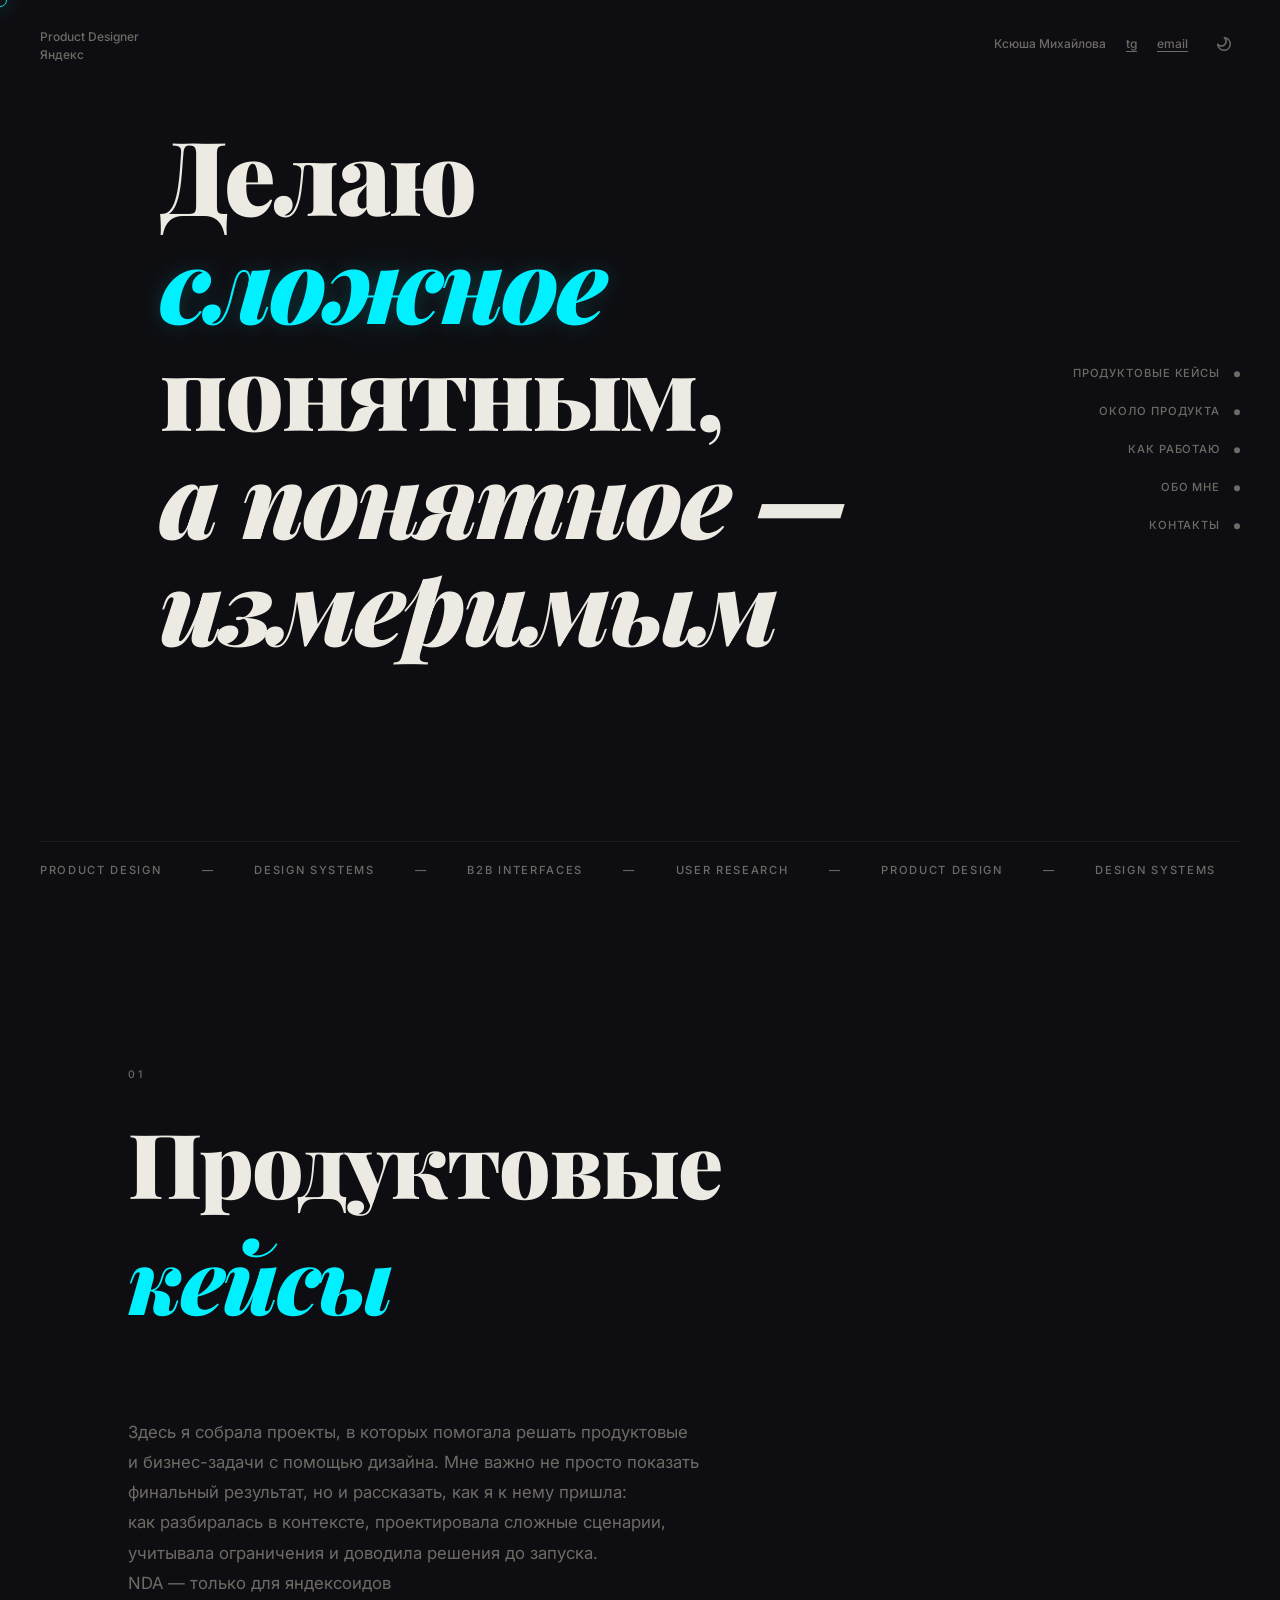
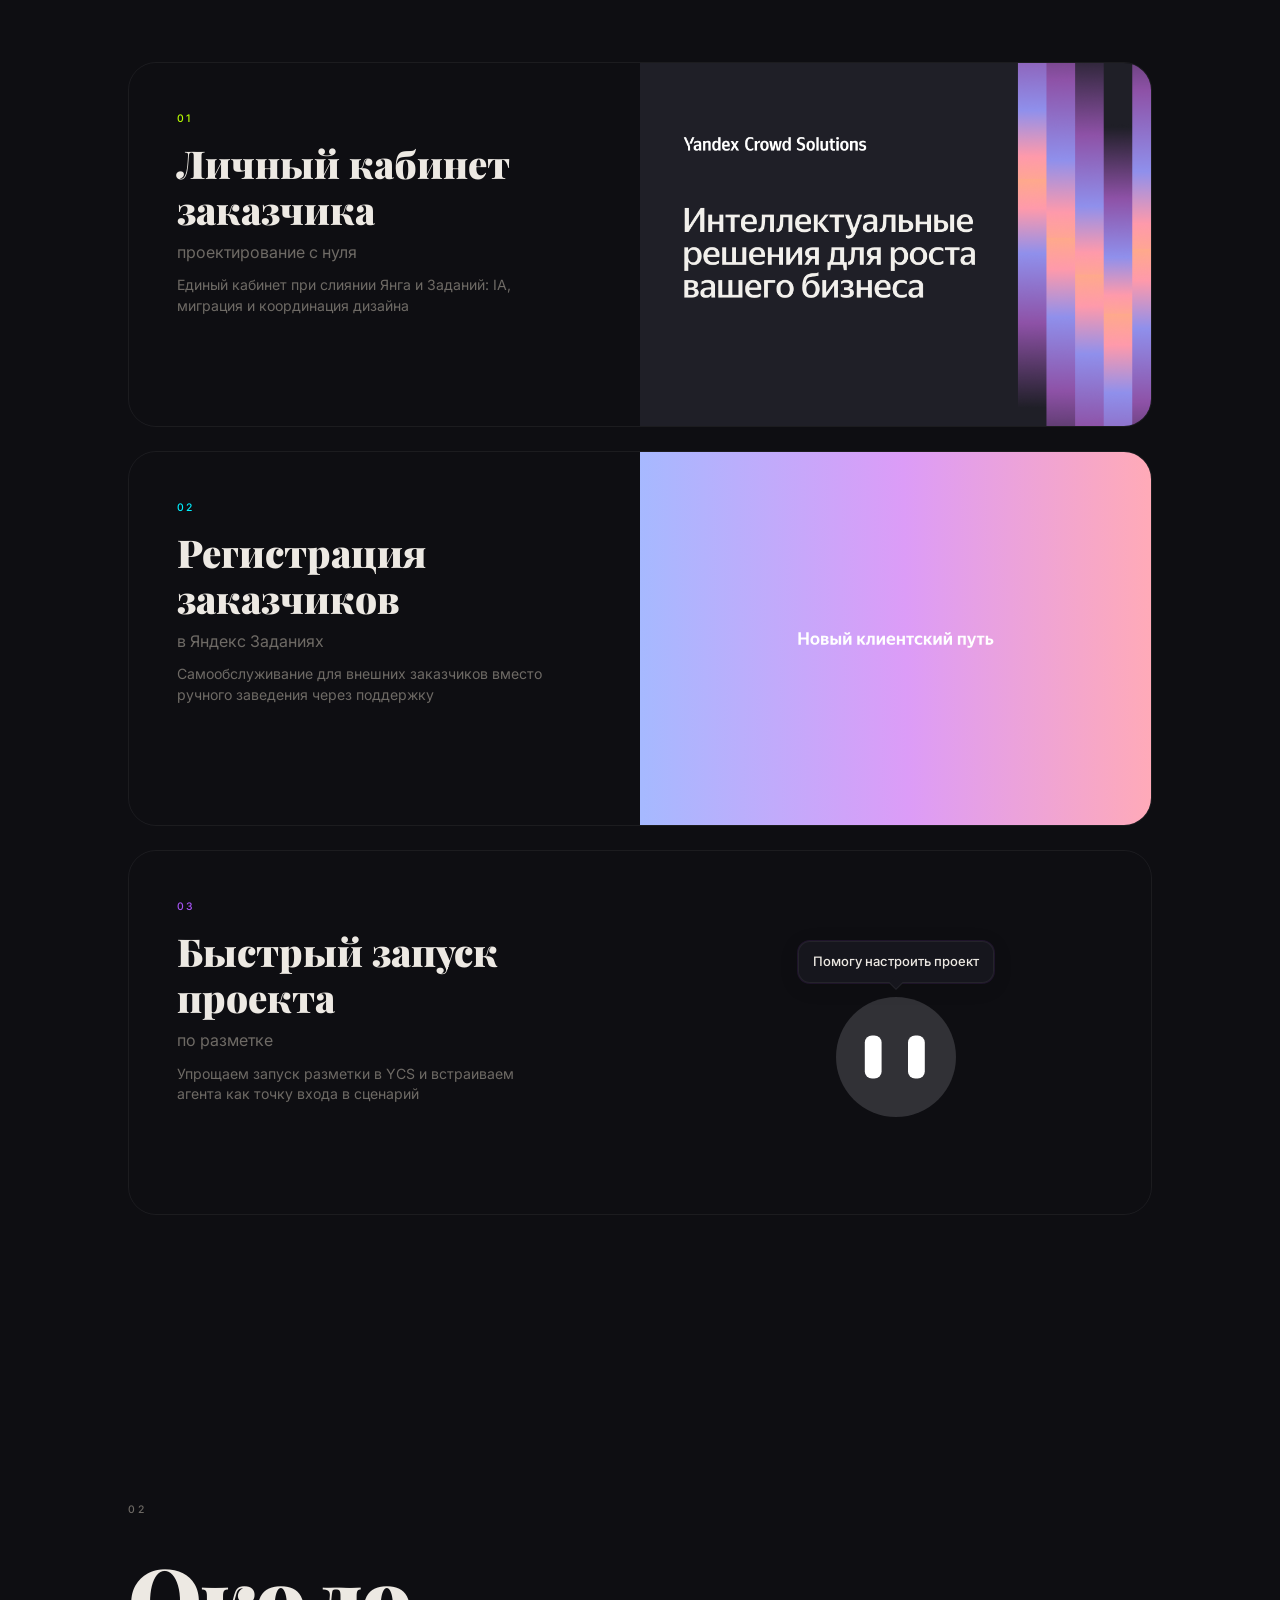
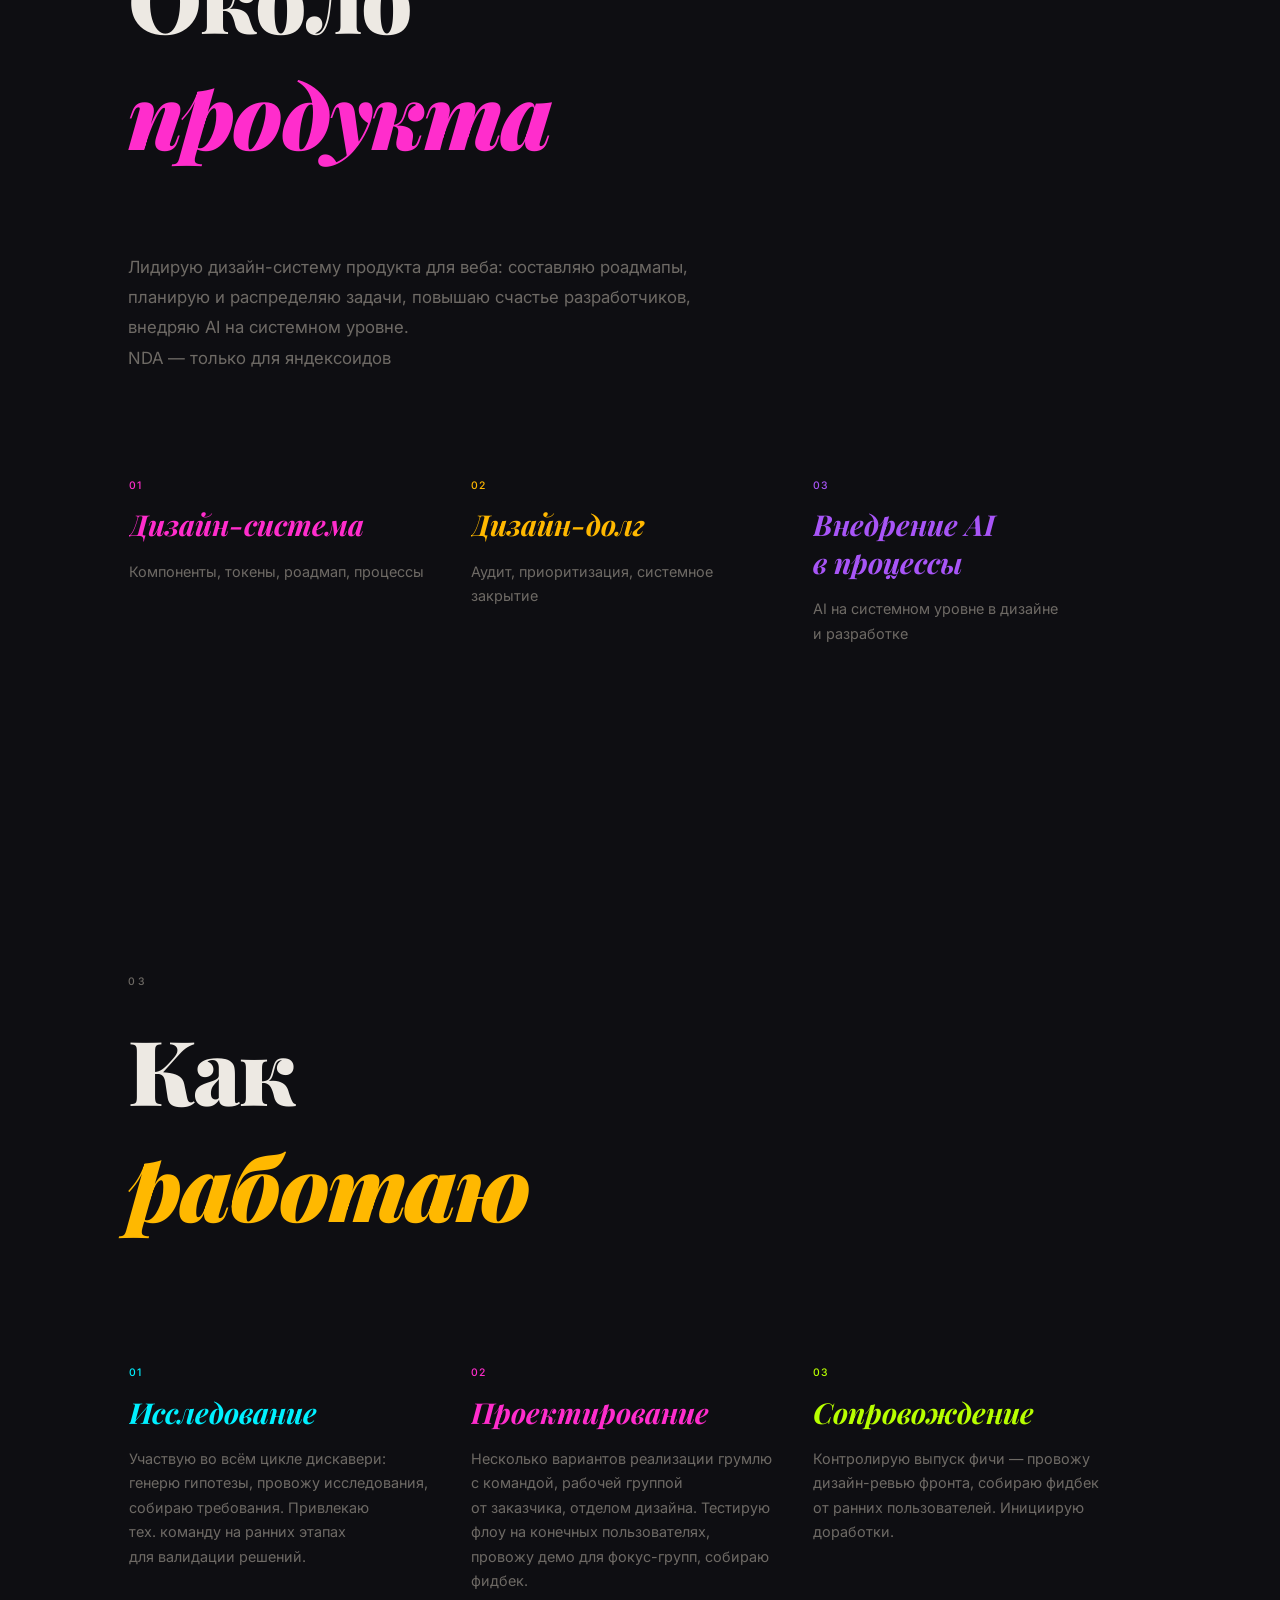
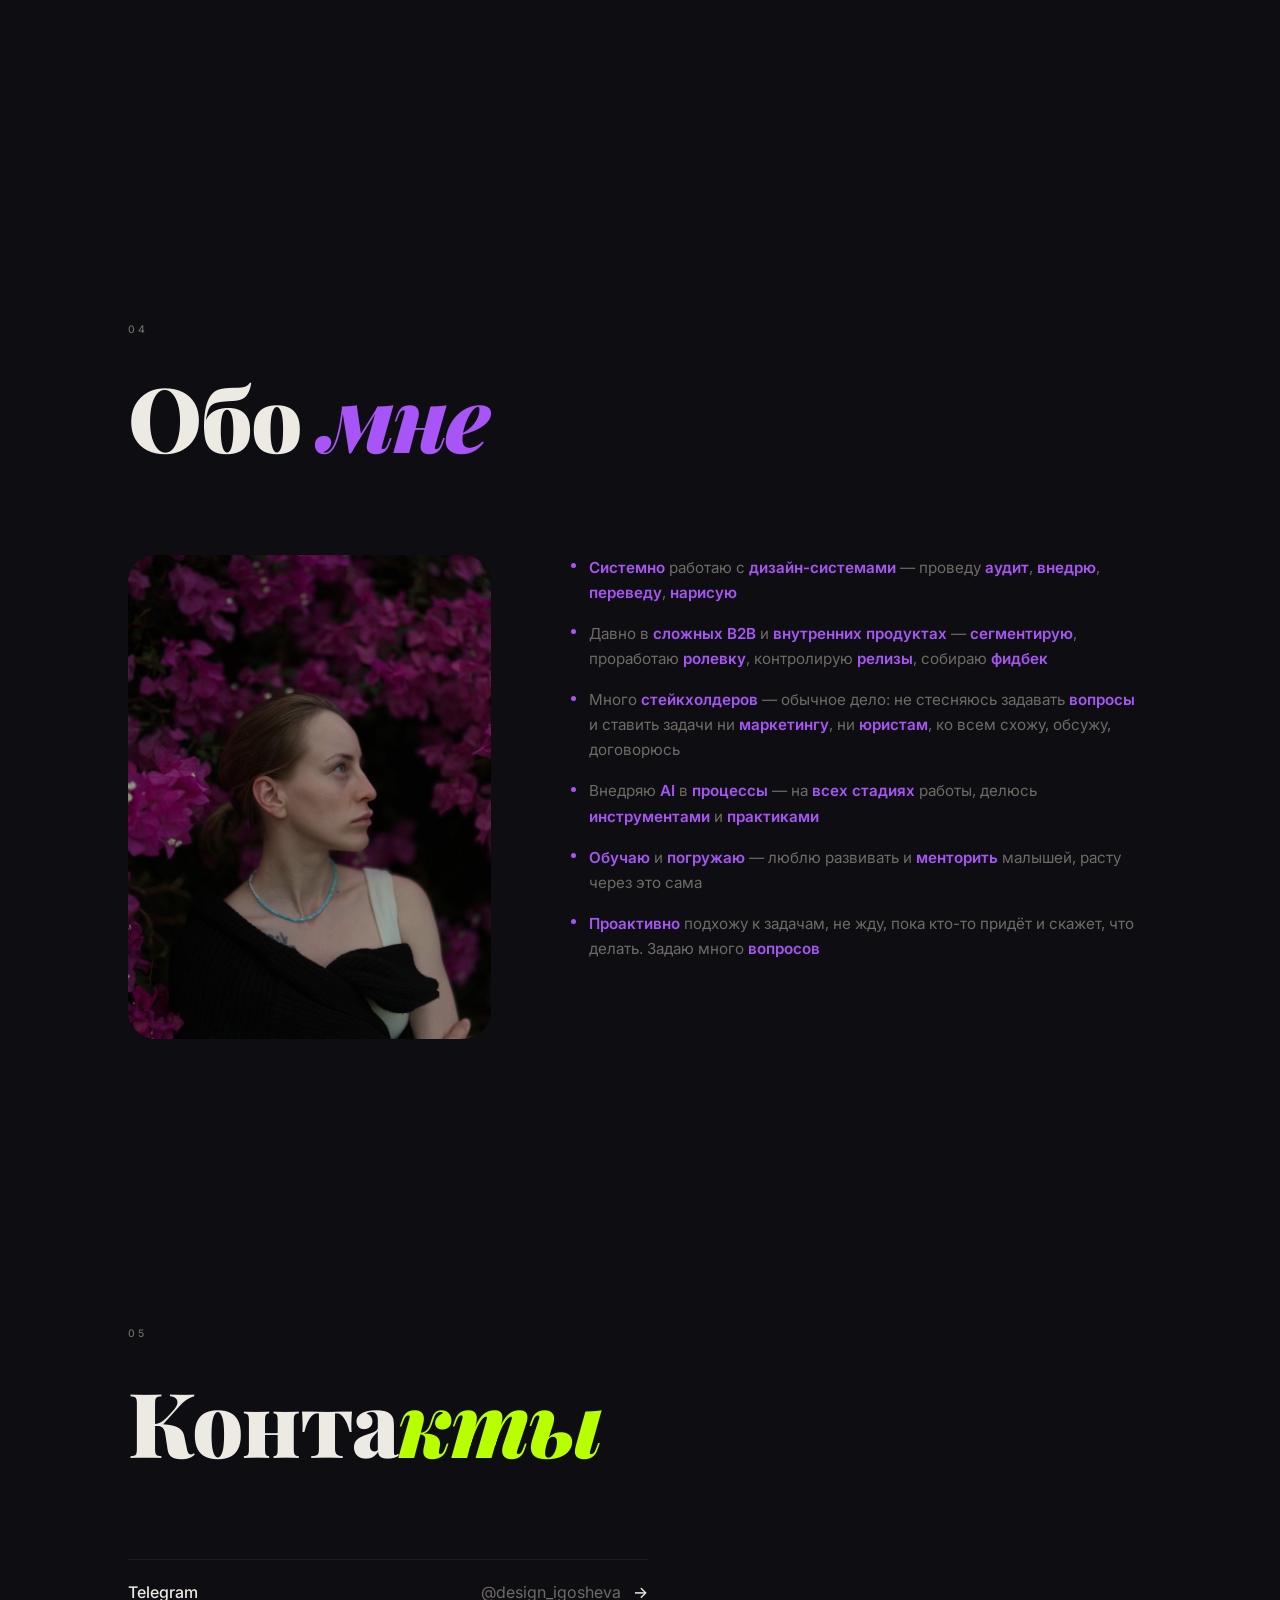
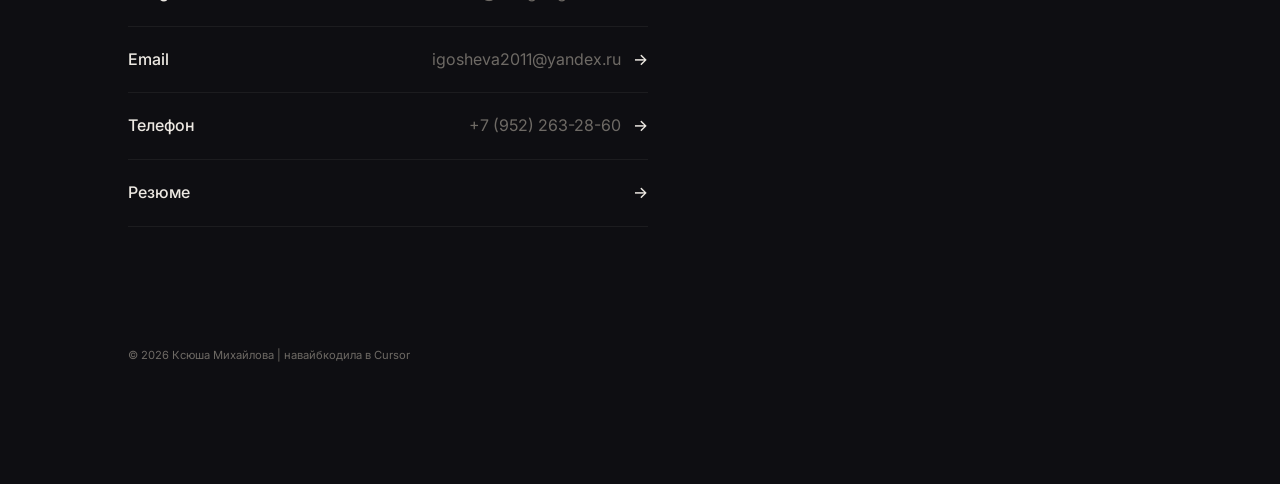
==== commit 79b939e0: "update" ====
--- a/case-dashboard.html
+++ b/case-dashboard.html
@@ -58,7 +58,7 @@
     <figure class="case-page__figure">
       <img
         class="case-page__hero-img"
-        src="портфолио/crowdsolutions-labeling-hero.png"
+        src="assets/crowdsolutions-labeling-hero.png"
         width="1200"
         height="630"
         alt="Yandex Crowd Solutions — визуал с посадочной страницы про разметку данных"
@@ -82,6 +82,36 @@
       Раньше было два продукта: Яндекс Задания и&nbsp;Янг. Внутри они ничем не&nbsp;отличались друг от&nbsp;друга, у&nbsp;них была одинаковая кодовая база, мы&nbsp;поддерживали одинаковые фичи для обоих продуктов. С&nbsp;точки зрения дизайна и&nbsp;кода это практически одинаковые продукты.
     </p>
 
+    <div class="case-page__compare-grid" aria-label="Сравнение интерфейса Заданий и Янга">
+      <figure class="case-page__figure case-page__figure--compare">
+        <img
+          class="case-page__hero-img"
+          src="assets/tasks.png"
+          width="2940"
+          height="1674"
+          alt="Яндекс Задания: список проектов заказчика"
+          loading="lazy"
+          decoding="async"
+        >
+        <figcaption class="case-page__caption">Задания</figcaption>
+      </figure>
+      <figure class="case-page__figure case-page__figure--compare">
+        <img
+          class="case-page__hero-img"
+          src="assets/yang.png"
+          width="2940"
+          height="1668"
+          alt="Янг: список проектов заказчика"
+          loading="lazy"
+          decoding="async"
+        >
+        <figcaption class="case-page__caption">Янг</figcaption>
+      </figure>
+    </div>
+    <p class="case-page__compare-note">
+      Один и&nbsp;тот же паттерн интерфейса для заказчика.
+    </p>
+
     <h3>Юридика и&nbsp;типы исполнителей</h3>
     <p>
       Главное отличие&nbsp;— в&nbsp;юридической стороне вопроса: в&nbsp;Янге работают нанятые исполнители. Это исполнители на&nbsp;ГПХ, эксперты, заключившие с&nbsp;контрактором договор о&nbsp;неразглашении. Им&nbsp;мы&nbsp;доверяем сложную экспертную разметку, NDA-данные, чувствительный контент.
@@ -124,6 +154,102 @@
       <li>внедрение ИИ и&nbsp;автоматизаций.</li>
     </ul>
 
+    <h2>Информационная архитектура платформы</h2>
+    <p>
+      На&nbsp;FigJam зафиксирована схема «Платформа»&nbsp;— от&nbsp;корня расходятся разделы продукта для заказчика.
+    </p>
+
+    <figure class="case-page__figure case-ia" data-accent="lime" aria-label="Информационная архитектура платформы заказчика: от узла Платформа к разделам продукта">
+      <div class="case-ia__diagram">
+        <div class="case-ia__root">Платформа</div>
+        <div class="case-ia__stem" aria-hidden="true"></div>
+        <div class="case-ia__branches">
+          <section class="case-ia__card">
+            <h3 class="case-ia__title">Витрина услуг</h3>
+            <ul class="case-ia__leaves">
+              <li>Разметка</li>
+              <li>Модерация</li>
+              <li>Пешеходный крауд</li>
+              <li>Дизайн</li>
+              <li>Другие услуги</li>
+            </ul>
+          </section>
+          <section class="case-ia__card">
+            <h3 class="case-ia__title">Аналитика (дашборд)</h3>
+            <ul class="case-ia__leaves">
+              <li>Виджеты: вид, «лампочки», бюджеты, воронки</li>
+              <li>Фильтрация</li>
+              <li>Подписка на&nbsp;уведомления от&nbsp;виджета</li>
+            </ul>
+          </section>
+          <section class="case-ia__card">
+            <h3 class="case-ia__title">Кроссплатформенные проекты <span class="case-ia__badge">NEW</span></h3>
+          </section>
+          <section class="case-ia__card case-ia__card--wide">
+            <h3 class="case-ia__title">Проекты</h3>
+            <ul class="case-ia__leaves">
+              <li>Группировка, сортировка, аналитика по&nbsp;проекту</li>
+              <li>Пулы: боевые, постмодерация, реабилитация, пресеты</li>
+              <li>Обучения, инструкции, ответы и&nbsp;агрегации</li>
+              <li>Песочница, сравнение моделей/промптов по&nbsp;метрикам</li>
+            </ul>
+          </section>
+          <section class="case-ia__card">
+            <h3 class="case-ia__title">Хранилище · AI</h3>
+            <ul class="case-ia__leaves">
+              <li>Песочница</li>
+              <li>Разметка документов, «коробки»</li>
+              <li>Сбор датасета</li>
+            </ul>
+          </section>
+          <section class="case-ia__card case-ia__card--wide">
+            <h3 class="case-ia__title">Центр управления</h3>
+            <ul class="case-ia__leaves">
+              <li>Бюджеты: АБЦ, квоты, учёт затрат</li>
+              <li>Квотатор: приоритеты, исполнители</li>
+            </ul>
+          </section>
+          <section class="case-ia__card case-ia__card--wide">
+            <h3 class="case-ia__title">Навыки и&nbsp;исполнители</h3>
+            <ul class="case-ia__leaves">
+              <li>Списки, фильтры, карточка, массовые действия</li>
+              <li>Команды, роли, блокировки, бонусы</li>
+            </ul>
+          </section>
+          <section class="case-ia__card">
+            <h3 class="case-ia__title">Профиль</h3>
+            <ul class="case-ia__leaves">
+              <li>Пользователи, доступ к&nbsp;аккаунту</li>
+              <li>Личные данные, интеграции</li>
+              <li>Роботы, Яндекс&nbsp;Диск, хранилища</li>
+            </ul>
+          </section>
+          <section class="case-ia__card">
+            <h3 class="case-ia__title">Настройки</h3>
+            <ul class="case-ia__leaves">
+              <li>Тема: светлая / тёмная / системная</li>
+              <li>Язык: RU / EN</li>
+            </ul>
+          </section>
+          <section class="case-ia__card">
+            <h3 class="case-ia__title">Уведомления</h3>
+            <ul class="case-ia__leaves">
+              <li>Новые / прочитанные</li>
+            </ul>
+          </section>
+          <section class="case-ia__card">
+            <h3 class="case-ia__title">NDA</h3>
+            <ul class="case-ia__leaves">
+              <li>Ссылка от&nbsp;безопасности</li>
+            </ul>
+          </section>
+        </div>
+      </div>
+      <figcaption class="case-page__caption">
+        <a href="https://www.figma.com/board/pQF2ikzv96nwg2WB9DM22B/%D0%9A%D1%81%D1%8E%D1%88%D0%B8%D0%BD%D1%8B-%D1%81%D1%85%D0%B5%D0%BC%D1%8B?node-id=196-3953&amp;t=8ekaA3d494okIxwJ-1" target="_blank" rel="noopener noreferrer">Исходная схема в&nbsp;FigJam</a>
+      </figcaption>
+    </figure>
+
     <h2>Моя роль</h2>
     <p>
       Я&nbsp;участвовала в&nbsp;самых ранних стратсессиях и&nbsp;брейнштормах, рисовала концепции, информационную архитектуру, планы миграции.
@@ -171,6 +297,9 @@
     <div class="case-page__resources" data-accent="lime">
       <span class="case-page__resources-label">Макеты</span>
       <ul class="case-page__resources-list">
+        <li>
+          <a href="https://www.figma.com/board/pQF2ikzv96nwg2WB9DM22B/%D0%9A%D1%81%D1%8E%D1%88%D0%B8%D0%BD%D1%8B-%D1%81%D1%85%D0%B5%D0%BC%D1%8B?node-id=196-3953&amp;t=8ekaA3d494okIxwJ-1" target="_blank" rel="noopener noreferrer">FigJam&nbsp;— ИА платформы заказчика</a>
+        </li>
         <li>
           <a href="https://www.figma.com/design/cXRtzdyAUfiA9mCcCEPv8t/%D0%9F%D1%80%D0%BE%D0%B5%D0%BA%D1%82%D1%8B-%D0%B8-%D0%BF%D1%83%D0%BB%D1%8B?node-id=16206-245464&amp;t=BXLyjK4xxWo1tTR3-1" target="_blank" rel="noopener noreferrer">Figma&nbsp;— «Проекты и пулы»</a>
         </li>
@@ -180,6 +309,21 @@
       </ul>
     </div>
 
+    <figure class="case-page__figure">
+      <img
+        class="case-page__hero-img"
+        src="assets/lk.png"
+        width="2940"
+        height="1668"
+        alt="Единый личный кабинет: список проектов с колонками Бизнес и Крауд"
+        loading="lazy"
+        decoding="async"
+      >
+      <figcaption class="case-page__caption">
+        Единый ЛК после сращивания: проекты в&nbsp;одном интерфейсе
+      </figcaption>
+    </figure>
+
     <a href="index.html?view=portfolio" class="case-page__back case-page__back--bottom">&larr; Назад к&nbsp;портфолио</a>
 
   </article>
--- a/style.css
+++ b/style.css
@@ -1480,6 +1480,13 @@
   margin: 40px 0;
 }
 
+.case-page__competitor-note-text {
+  margin: 0 0 20px;
+  font-size: 0.85rem;
+  line-height: 1.55;
+  color: var(--muted);
+}
+
 .case-page__figure .mockup-placeholder {
   border-radius: 16px;
 }
@@ -1692,6 +1699,152 @@
 
 [data-theme="light"] .agent-scheme-box {
   background: #fff;
+}
+
+/* ---- Compare screenshots (case dashboard: Задания vs Янг) ---- */
+.case-page__compare-grid {
+  display: grid;
+  grid-template-columns: repeat(2, minmax(0, 1fr));
+  gap: 14px;
+  margin: 28px 0 8px;
+  align-items: start;
+}
+
+.case-page__figure--compare {
+  margin: 0;
+}
+
+@media (max-width: 900px) {
+  .case-page__compare-grid {
+    grid-template-columns: 1fr;
+  }
+}
+
+.case-page__compare-note {
+  margin: 0 0 32px;
+  font-size: 0.85rem;
+  line-height: 1.5;
+  color: var(--muted);
+}
+
+/* ---- IA map (case dashboard) ---- */
+.case-page__figure.case-ia {
+  margin-top: 24px;
+}
+
+.case-ia__diagram {
+  padding: 22px 18px 24px;
+  border-radius: 16px;
+  border: 1px solid var(--border);
+  background: var(--surface);
+}
+
+.case-ia__root {
+  display: block;
+  width: fit-content;
+  max-width: 100%;
+  margin: 0 auto;
+  padding: 12px 28px;
+  border-radius: 12px;
+  font-size: 0.95rem;
+  font-weight: 600;
+  text-align: center;
+  color: var(--text);
+  border: 1px solid rgba(184, 255, 0, 0.45);
+  box-shadow: 0 0 0 1px rgba(184, 255, 0, 0.08);
+  background: var(--bg);
+}
+
+.case-ia[data-accent="lime"] .case-ia__root {
+  border-color: rgba(184, 255, 0, 0.55);
+}
+
+.case-ia__stem {
+  width: 2px;
+  height: 18px;
+  margin: 0 auto;
+  border-radius: 1px;
+  background: linear-gradient(180deg, var(--neon-lime), rgba(184, 255, 0, 0.25));
+  opacity: 0.85;
+}
+
+.case-ia__branches {
+  display: grid;
+  grid-template-columns: repeat(auto-fill, minmax(200px, 1fr));
+  gap: 12px;
+  margin-top: 14px;
+}
+
+@media (min-width: 900px) {
+  .case-ia__card--wide {
+    grid-column: span 2;
+  }
+}
+
+@media (max-width: 899px) {
+  .case-ia__card--wide {
+    grid-column: span 1;
+  }
+}
+
+.case-ia__card {
+  margin: 0;
+  padding: 14px 12px 16px;
+  border-radius: 12px;
+  border: 1px solid var(--border);
+  border-left: 3px solid var(--neon-lime);
+  background: var(--bg);
+}
+
+.case-ia__title {
+  margin: 0 0 10px;
+  font-size: 0.82rem;
+  font-weight: 600;
+  line-height: 1.35;
+  color: var(--text);
+}
+
+.case-ia__badge {
+  display: inline-block;
+  margin-left: 4px;
+  padding: 2px 6px;
+  border-radius: 4px;
+  font-size: 0.62rem;
+  font-weight: 600;
+  letter-spacing: 0.04em;
+  vertical-align: middle;
+  color: var(--bg);
+  background: var(--neon-lime);
+}
+
+[data-theme="light"] .case-ia__badge {
+  color: #0f1408;
+}
+
+.case-ia__leaves {
+  margin: 0;
+  padding: 0;
+  list-style: none;
+  font-size: 0.78rem;
+  line-height: 1.45;
+  color: var(--muted);
+}
+
+.case-ia__leaves li {
+  position: relative;
+  padding-left: 12px;
+}
+
+.case-ia__leaves li::before {
+  content: "";
+  position: absolute;
+  left: 0;
+  top: 0.55em;
+  width: 4px;
+  height: 4px;
+  border-radius: 50%;
+  background: var(--neon-lime);
+  opacity: 0.65;
 }
 
 .case-page__hero-img {
